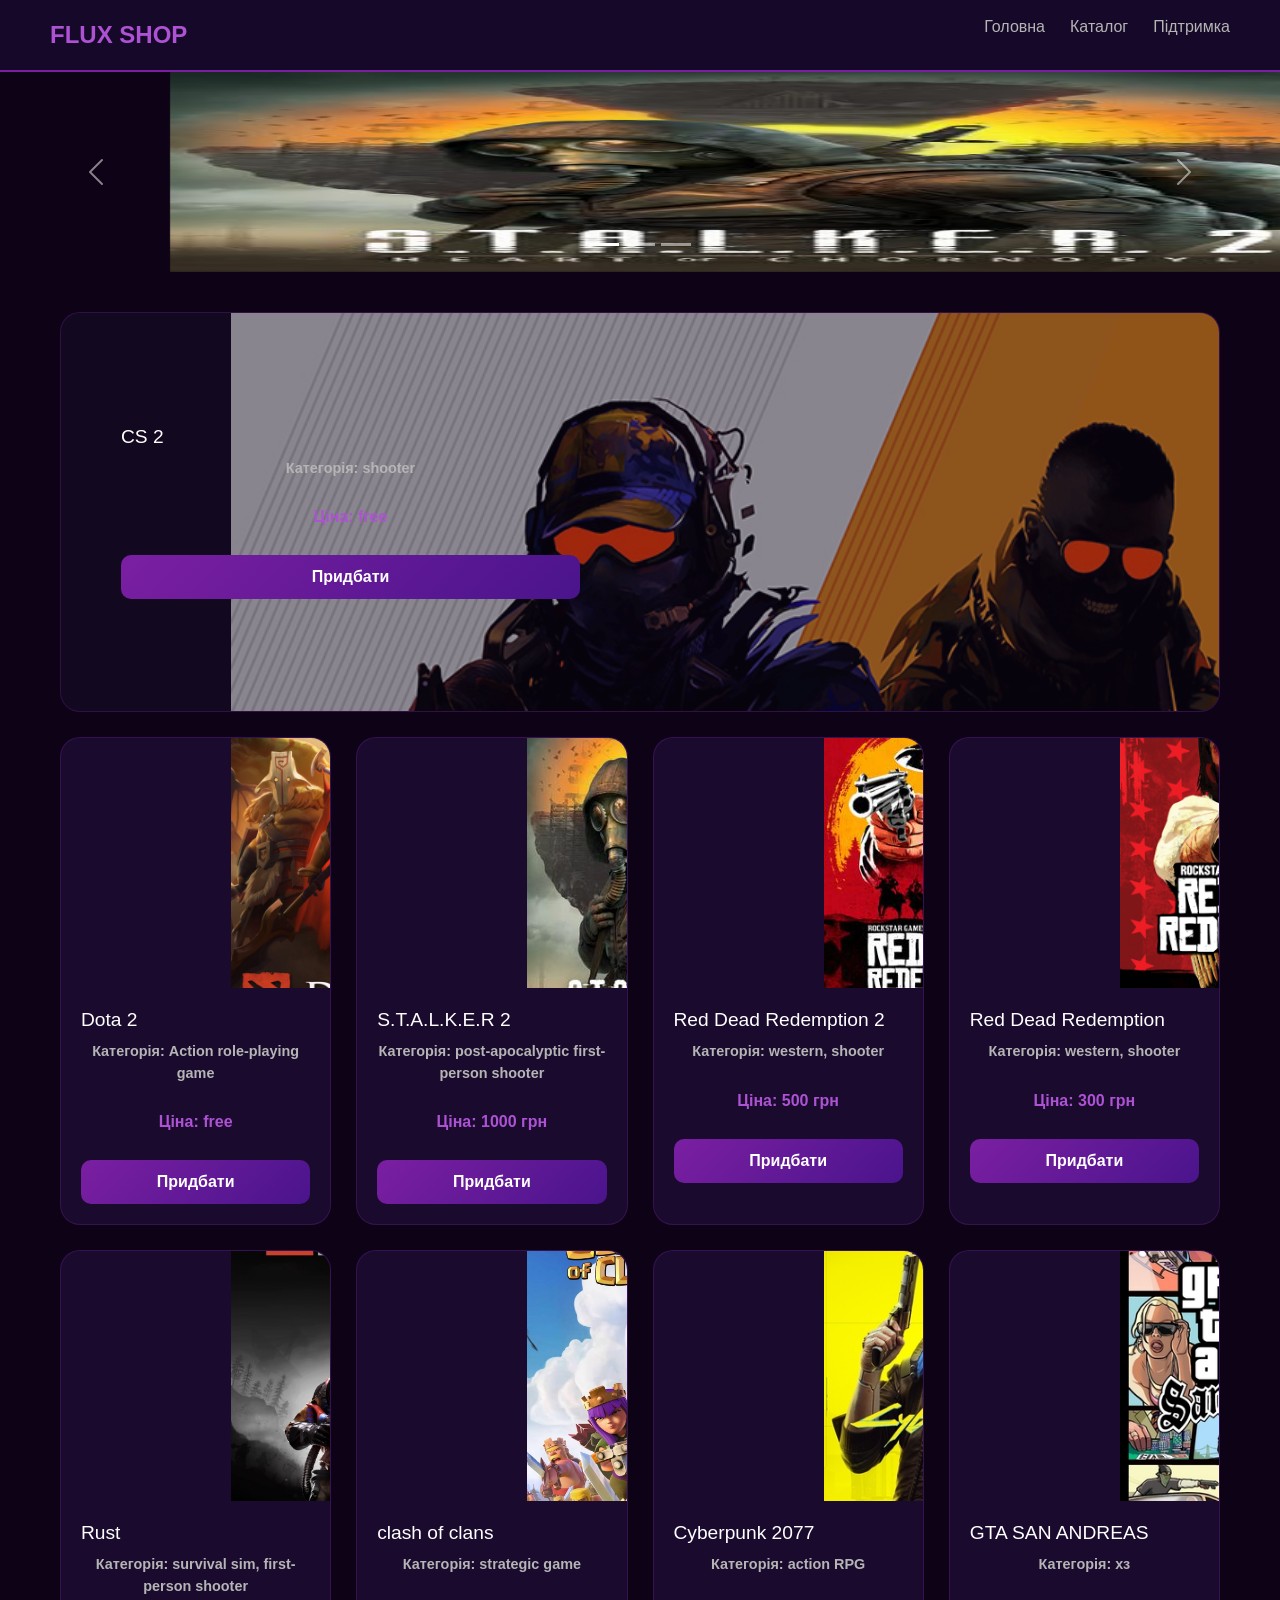
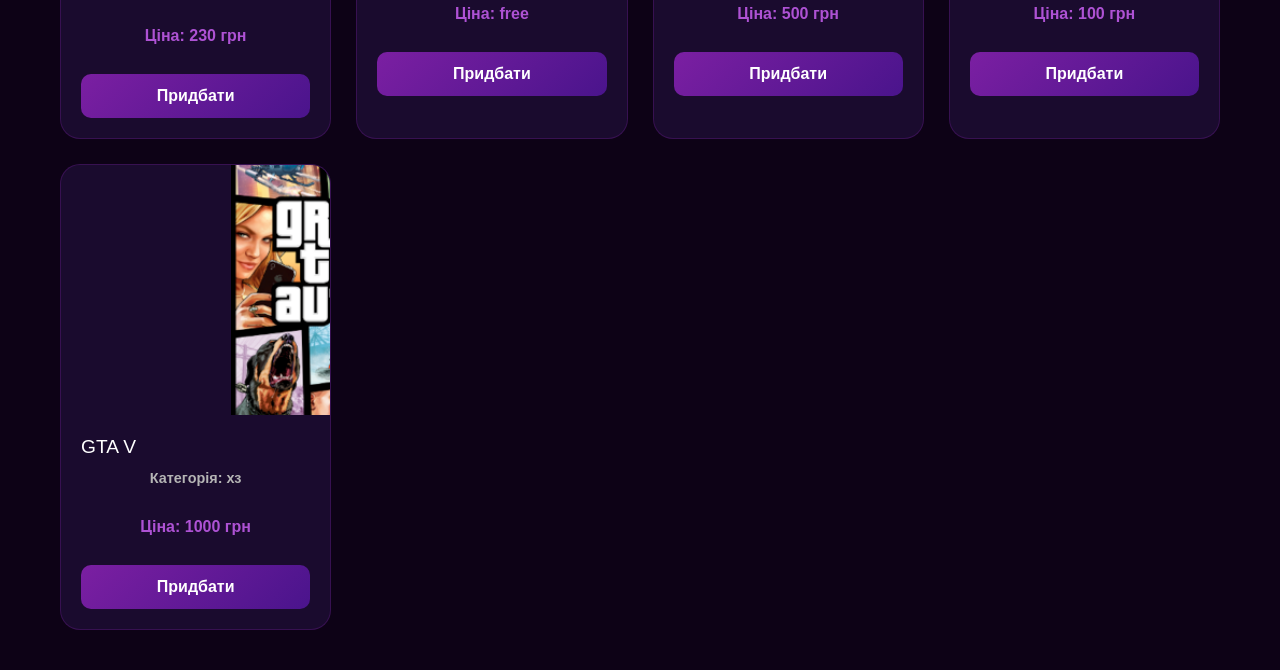
==== catalog.html @ be8487cf "catalog 1.3" ====
<!DOCTYPE html>
<html lang="en">
<head>
    <meta charset="UTF-8">
    <meta name="viewport" content="width=device-width, initial-scale=1.0">
    <title>Document</title>
    <link href="https://cdn.jsdelivr.net/npm/bootstrap@5.3.8/dist/css/bootstrap.min.css" rel="stylesheet" integrity="sha384-sRIl4kxILFvY47J16cr9ZwB07vP4J8+LH7qKQnuqkuIAvNWLzeN8tE5YBujZqJLB" crossorigin="anonymous">
    <link rel="stylesheet" href="./suport.css">
    <link rel="stylesheet" href="./catalog.css">
    
<body>
    
     <nav class="navbar">

        <div class="logo-area">

            Flux Shop

        </div>

        <ul class="nav-links">

            <li><a href="#">Головна</a></li>

            <li><a href="#">Каталог</a></li>

            <li><a href="#support">Підтримка</a></li>

        </ul>

    </nav>

    <div id="carouselExampleIndicators" class="carousel slide">
  <div class="carousel-indicators">
    <button type="button" data-bs-target="#carouselExampleIndicators" data-bs-slide-to="0" class="active" aria-current="true" aria-label="Slide 1"></button>
    <button type="button" data-bs-target="#carouselExampleIndicators" data-bs-slide-to="1" aria-label="Slide 2"></button>
    <button type="button" data-bs-target="#carouselExampleIndicators" data-bs-slide-to="2" aria-label="Slide 3"></button>
  </div>
  <div class="carousel-inner">
    <div class="carousel-item active">
      <img src="./images/S.T.A.L.K.E.R._2.jpg" class="d-block w-100" alt="...">
    </div>
    <div class="carousel-item">
      <img src="./images/Cyberpunk_2077_box_art.jpg" class="d-block w-100" alt="...">
    </div>
    <div class="carousel-item">
      <img src="./images/Grand_Theft_Auto_V.png" class="d-block w-100" alt="...">
    </div>
  </div>
  <button class="carousel-control-prev" type="button" data-bs-target="#carouselExampleIndicators" data-bs-slide="prev">
    <span class="carousel-control-prev-icon" aria-hidden="true"></span>
    <span class="visually-hidden">Previous</span>
  </button>
  <button class="carousel-control-next" type="button" data-bs-target="#carouselExampleIndicators" data-bs-slide="next">
    <span class="carousel-control-next-icon" aria-hidden="true"></span>
    <span class="visually-hidden">Next</span>
  </button>
</div>
    
    <main>
        <div class="catalog">
            
        </div>
    </main>
    

    <script src="./catalog.js"></script>
    
</body>
<script src="https://cdn.jsdelivr.net/npm/bootstrap@5.3.8/dist/js/bootstrap.bundle.min.js" integrity="sha384-FKyoEForCGlyvwx9Hj09JcYn3nv7wiPVlz7YYwJrWVcXK/BmnVDxM+D2scQbITxI" crossorigin="anonymous"></script>
</html>
---- suport.css ----
:root {
    --bg-color: #0d0216;
    --main-purple: #7b1fa2;
    --light-purple: #ae52d4;
    --card-bg: #1a0b2e;
    --text-gray: #b5b5b5;
    --success-green: #2ecc71;
}

body {
    margin: 0;
    padding: 0;
    font-family: 'Segoe UI', sans-serif;
    background-color: var(--bg-color);
    color: #ffffff;
    overflow-x: hidden;
}

/* Навігація */
.navbar {
    display: flex;
    justify-content: space-between;
    align-items: center;
    padding: 15px 50px;
    background-color: rgba(26, 11, 46, 0.8);
    backdrop-filter: blur(10px);
    border-bottom: 2px solid var(--main-purple);
    position: sticky;
    top: 0;
    z-index: 1000;
}

.logo-area {
    font-size: 24px;
    font-weight: bold;
    color: var(--light-purple);
    text-transform: uppercase;
}

.nav-links {
    display: flex;
    list-style: none;
    gap: 25px;
}

.nav-links a {
    text-decoration: none;
    color: var(--text-gray);
    transition: 0.3s;
}

.nav-links a:hover {
    color: var(--light-purple);
}

/* Секція */
.support-section {
    padding: 60px 20px;
    text-align: center;
}

.support-header h1 {
    font-size: 40px;
    background: linear-gradient(45deg, #ffffff, var(--light-purple));
    -webkit-background-clip: text;
    -webkit-text-fill-color: transparent;
    margin-bottom: 40px;
}

/* Контейнер і Картки з анімацією появи */
.support-container {
    display: flex;
    gap: 25px;
    justify-content: center;
    flex-wrap: wrap;
    max-width: 1100px;
    margin: 0 auto;
}

.card {
    background: var(--card-bg);
    border: 1px solid rgba(123, 31, 162, 0.3);
    border-radius: 20px;
    padding: 30px;
    flex: 1;
    min-width: 280px;
    transition: 0.4s;
    opacity: 0;
    transform: translateY(30px);
    animation: fadeInUp 0.8s forwards;
}

@keyframes fadeInUp {
    to { opacity: 1; transform: translateY(0); }
}

.card:nth-child(1) { animation-delay: 0.1s; }
.card:nth-child(2) { animation-delay: 0.3s; }
.card:nth-child(3) { animation-delay: 0.5s; }

.card:hover {
    transform: translateY(-10px) !important;
    border-color: var(--light-purple);
}

/* Кнопки */
.btn {
    display: block;
    background: linear-gradient(135deg, var(--main-purple), #4a148c);
    color: white;
    padding: 14px;
    text-decoration: none;
    border-radius: 30px;
    font-weight: bold;
    border: none;
    cursor: pointer;
    margin-top: 15px;
    width: 100%;
    text-align: center;
    font-size: 16px;
    transition: 0.3s;
}

/* Анімація пульсації для кнопки Telegram */
.pulse {
    animation: pulse-animation 2s infinite;
}

@keyframes pulse-animation {
    0% { box-shadow: 0 0 0 0 rgba(174, 82, 212, 0.7); }
    70% { box-shadow: 0 0 0 15px rgba(174, 82, 212, 0); }
    100% { box-shadow: 0 0 0 0 rgba(174, 82, 212, 0); }
}

/* Зелений текст */
.success-message {
    display: none;
    color: var(--success-green);
    font-weight: bold;
    font-size: 18px;
    margin-top: 20px;
    line-height: 1.6;
    animation: fadeIn 0.5s ease-in;
}

@keyframes fadeIn {
    from { opacity: 0; }
    to { opacity: 1; }
}

.support-form {
    display: flex;
    flex-direction: column;
    gap: 12px;
}

.support-form input, .support-form textarea {
    background: rgba(255, 255, 255, 0.05);
    border: 1px solid #3d2b52;
    color: white;
    padding: 12px;
    border-radius: 10px;
    outline: none;
}
h1{
    text-align: center;
}
p{
    text-align: center;
    font-weight: bold;
}
img{
    width: 200px;
    height: 200px;
    margin-left: 170px;
}
---- catalog.css ----
/* Основний контейнер каталогу */
.catalog {
    max-width: 1200px;
    margin: 40px auto;
    padding: 0 20px;
    display: grid;
    /* Створюємо 4 стовпці для стандартних карток */
    grid-template-columns: repeat(4, 1fr); 
    gap: 25px;
}

/* Стиль для ПЕРШОЇ картки (Банер як на фото) */
.game-card:first-child {
    grid-column: span 4; /* Розтягуємо на всі 4 стовпці */
    display: flex;
    flex-direction: row;
    height: 400px;
    background: linear-gradient(rgba(0,0,0,0.3), rgba(0,0,0,0.3)), var(--card-bg);
    position: relative;
    align-items: center;
}

.game-card:first-child .game-image {
    width: 100%;
    height: 100%;
    position: absolute;
    top: 0;
    left: 0;
    z-index: 1;
    object-fit: cover;
    opacity: 0.6; /* Робимо фон темнішим для тексту */
}

.game-card:first-child .game-info {
    position: relative;
    z-index: 2;
    padding: 60px;
    width: 50%;
}

/* Стилі для звичайних карток (нижній ряд) */
.game-card {
    background: var(--card-bg);
    border: 1px solid rgba(123, 31, 162, 0.3);
    border-radius: 20px;
    overflow: hidden;
    transition: 0.4s;
    display: flex;
    flex-direction: column;
}

.game-card:hover {
    transform: translateY(-10px);
    border-color: var(--light-purple);
}

.game-image {
    width: 100%;
    height: 250px;
    object-fit: cover;
}

.game-info {
    padding: 20px;
    display: flex;
    flex-direction: column;
    gap: 10px;
}

.game-title {
    font-size: 1.2rem;
    margin: 0;
    color: #fff;
}

.game-category {
    font-size: 0.9rem;
    color: var(--text-gray);
}

.game-price {
    color: var(--light-purple);
    font-weight: bold;
}

/* Кнопка в стилі suport.css */
.buy-btn {
    background: linear-gradient(135deg, var(--main-purple), #4a148c);
    color: white;
    padding: 10px;
    border: none;
    border-radius: 10px;
    cursor: pointer;
    font-weight: bold;
    transition: 0.3s;
}

.buy-btn:hover {
    filter: brightness(1.2);
    box-shadow: 0 0 15px var(--main-purple);
}

/* Адаптивність для мобільних */
@media (max-width: 1024px) {
    .catalog { grid-template-columns: repeat(2, 1fr); }
    .game-card:first-child { grid-column: span 2; }
}

@media (max-width: 600px) {
    .catalog { grid-template-columns: 1fr; }
    .game-card:first-child { grid-column: span 1; flex-direction: column; height: auto; }
}
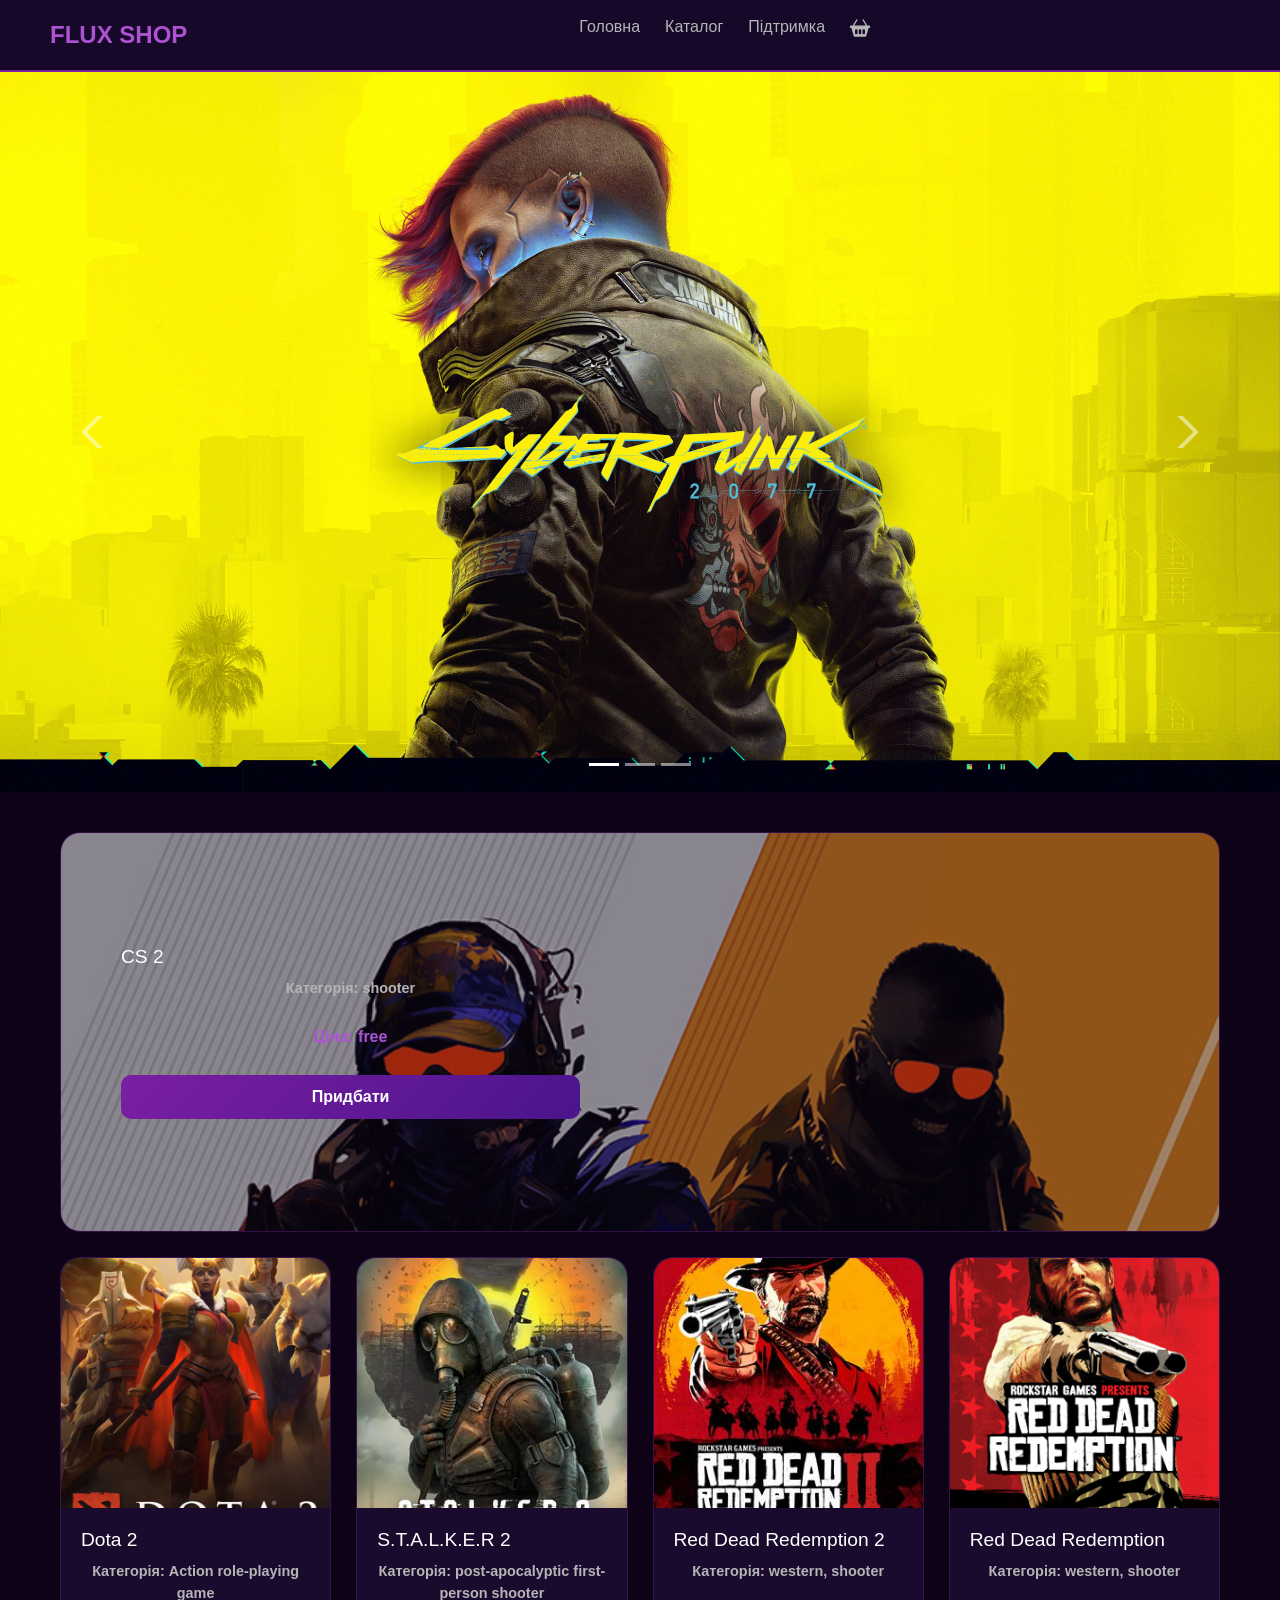
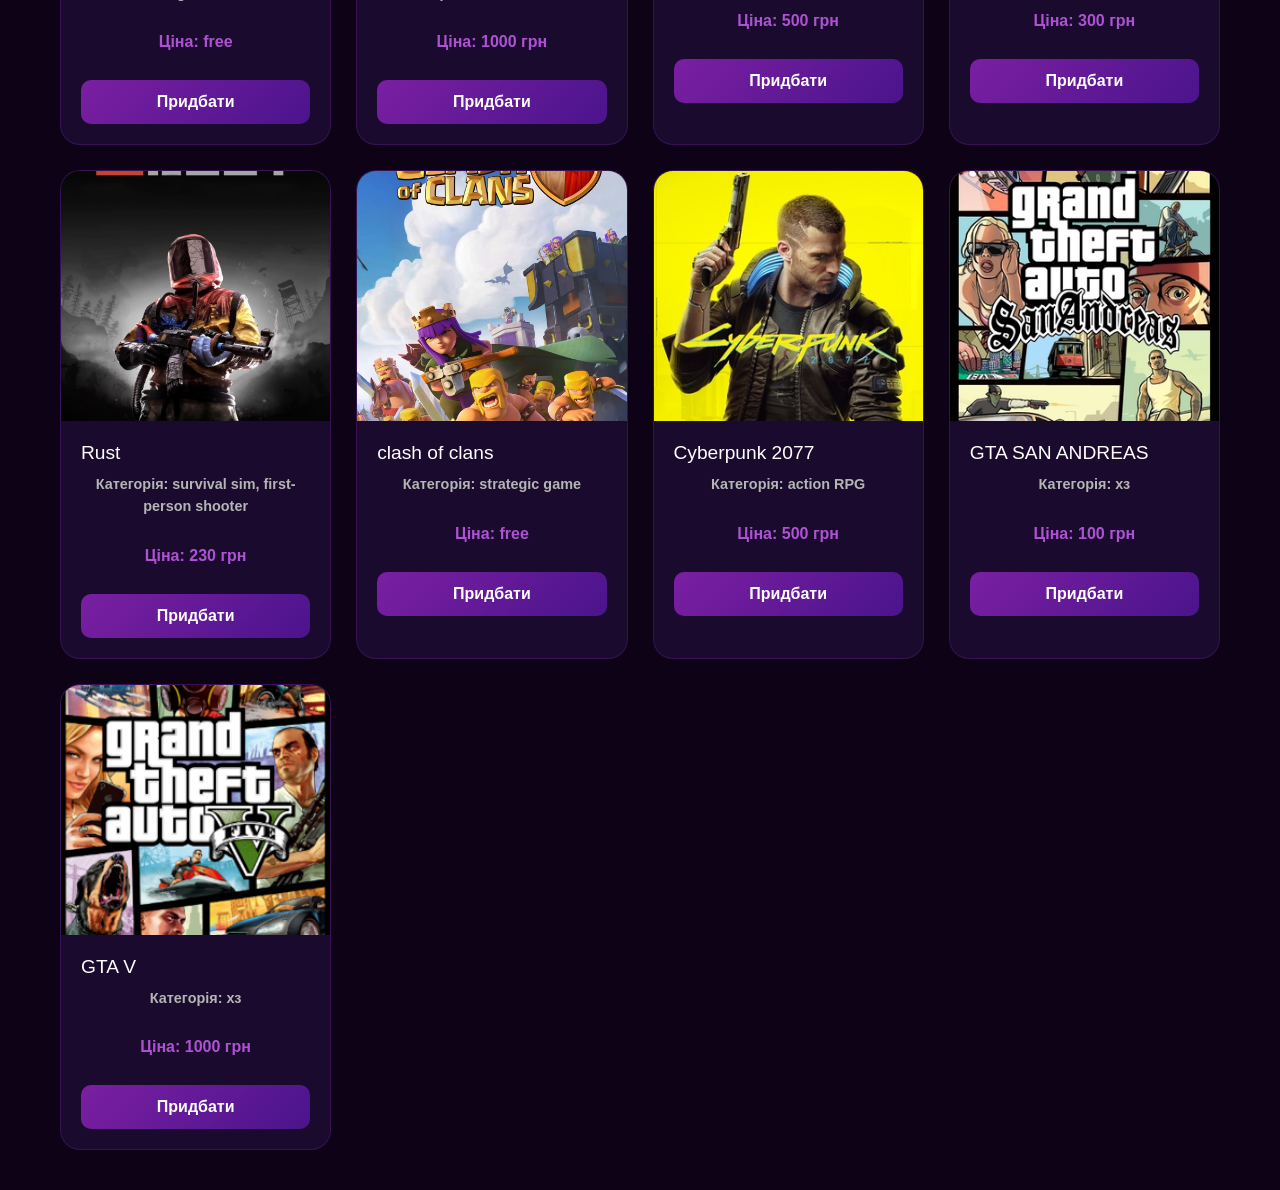
==== commit 54064c48: "catalog 1.4" ====
--- a/catalog.html
+++ b/catalog.html
@@ -1,71 +1,95 @@
 <!DOCTYPE html>
 <html lang="en">
+
 <head>
-    <meta charset="UTF-8">
-    <meta name="viewport" content="width=device-width, initial-scale=1.0">
-    <title>Document</title>
-    <link href="https://cdn.jsdelivr.net/npm/bootstrap@5.3.8/dist/css/bootstrap.min.css" rel="stylesheet" integrity="sha384-sRIl4kxILFvY47J16cr9ZwB07vP4J8+LH7qKQnuqkuIAvNWLzeN8tE5YBujZqJLB" crossorigin="anonymous">
-    <link rel="stylesheet" href="./suport.css">
-    <link rel="stylesheet" href="./catalog.css">
-    
+  <meta charset="UTF-8">
+  <meta name="viewport" content="width=device-width, initial-scale=1.0">
+  <title>Document</title>
+  <link href="https://cdn.jsdelivr.net/npm/bootstrap@5.3.8/dist/css/bootstrap.min.css" rel="stylesheet"
+    integrity="sha384-sRIl4kxILFvY47J16cr9ZwB07vP4J8+LH7qKQnuqkuIAvNWLzeN8tE5YBujZqJLB" crossorigin="anonymous">
+  <link rel="stylesheet" href="./suport.css">
+  <link rel="stylesheet" href="./catalog.css">
+
 <body>
-    
-     <nav class="navbar">
 
-        <div class="logo-area">
+  <nav class="navbar">
 
-            Flux Shop
+    <div class="logo-area">
 
-        </div>
+      Flux Shop
 
-        <ul class="nav-links">
+    </div>
 
-            <li><a href="#">Головна</a></li>
+    <ul class="nav-links">
 
-            <li><a href="#">Каталог</a></li>
+      <li><a href="./index.html">Головна</a></li>
 
-            <li><a href="#support">Підтримка</a></li>
+      <li><a href="./catalog.html">Каталог</a></li>
 
-        </ul>
 
-    </nav>
 
-    <div id="carouselExampleIndicators" class="carousel slide">
-  <div class="carousel-indicators">
-    <button type="button" data-bs-target="#carouselExampleIndicators" data-bs-slide-to="0" class="active" aria-current="true" aria-label="Slide 1"></button>
-    <button type="button" data-bs-target="#carouselExampleIndicators" data-bs-slide-to="1" aria-label="Slide 2"></button>
-    <button type="button" data-bs-target="#carouselExampleIndicators" data-bs-slide-to="2" aria-label="Slide 3"></button>
+      <li><a href="./suport.html">Підтримка</a></li>
+      <li class="corzuna-link"><a href="./corzuna.html"><svg xmlns="http://www.w3.org/2000/svg" width="20" height="20" fill="currentColor"
+            class="bi bi-basket2-fill" viewBox="0 0 16 16">
+            <path
+              d="M5.929 1.757a.5.5 0 1 0-.858-.514L2.217 6H.5a.5.5 0 0 0-.5.5v1a.5.5 0 0 0 .5.5h.623l1.844 6.456A.75.75 0 0 0 3.69 15h8.622a.75.75 0 0 0 .722-.544L14.877 8h.623a.5.5 0 0 0 .5-.5v-1a.5.5 0 0 0-.5-.5h-1.717L10.93 1.243a.5.5 0 1 0-.858.514L12.617 6H3.383zM4 10a1 1 0 0 1 2 0v2a1 1 0 1 1-2 0zm3 0a1 1 0 0 1 2 0v2a1 1 0 1 1-2 0zm4-1a1 1 0 0 1 1 1v2a1 1 0 1 1-2 0v-2a1 1 0 0 1 1-1" />
+          </svg></a></li>
+
+    </ul>
+
+    <div class="carts">
+
+
+      
+    </div>
+
+  </nav>
+
+  <div id="carouselExampleIndicators" class="carousel slide">
+    <div class="carousel-indicators">
+      <button type="button" data-bs-target="#carouselExampleIndicators" data-bs-slide-to="0" class="active"
+        aria-current="true" aria-label="Slide 1"></button>
+      <button type="button" data-bs-target="#carouselExampleIndicators" data-bs-slide-to="1"
+        aria-label="Slide 2"></button>
+      <button type="button" data-bs-target="#carouselExampleIndicators" data-bs-slide-to="2"
+        aria-label="Slide 3"></button>
+    </div>
+    <div class="carousel-inner">
+      <div class="carousel-item active">
+        <img src="./images/EGS_Cyberpunk2077_CDPROJEKTRED_S1_03_2560x1440-359e77d3cd0a40aebf3bbc130d14c5c7.jpg"
+          class="d-block w-100" alt="...">
+      </div>
+      <div class="carousel-item">
+        <img src="./images/hq720.jpg" class="d-block w-100" alt="...">
+      </div>
+      <div class="carousel-item">
+        <img src="./images/EGS_STALKER2HeartofChornobyl_GSCGameWorld_S1_2560x1440-62f2f7def1bae0e3255e49fc7177adaf.jfif"
+          class="d-block w-100" alt="...">
+      </div>
+    </div>
+    <button class="carousel-control-prev" type="button" data-bs-target="#carouselExampleIndicators"
+      data-bs-slide="prev">
+      <span class="carousel-control-prev-icon viber" aria-hidden="true"></span>
+      <span class="visually-hidden">Previous</span>
+    </button>
+    <button class="carousel-control-next" type="button" data-bs-target="#carouselExampleIndicators"
+      data-bs-slide="next">
+      <span class="carousel-control-next-icon viber" aria-hidden="true"></span>
+      <span class="visually-hidden">Next</span>
+    </button>
   </div>
-  <div class="carousel-inner">
-    <div class="carousel-item active">
-      <img src="./images/S.T.A.L.K.E.R._2.jpg" class="d-block w-100" alt="...">
+
+  <main>
+    <div class="catalog">
+
     </div>
-    <div class="carousel-item">
-      <img src="./images/Cyberpunk_2077_box_art.jpg" class="d-block w-100" alt="...">
-    </div>
-    <div class="carousel-item">
-      <img src="./images/Grand_Theft_Auto_V.png" class="d-block w-100" alt="...">
-    </div>
-  </div>
-  <button class="carousel-control-prev" type="button" data-bs-target="#carouselExampleIndicators" data-bs-slide="prev">
-    <span class="carousel-control-prev-icon" aria-hidden="true"></span>
-    <span class="visually-hidden">Previous</span>
-  </button>
-  <button class="carousel-control-next" type="button" data-bs-target="#carouselExampleIndicators" data-bs-slide="next">
-    <span class="carousel-control-next-icon" aria-hidden="true"></span>
-    <span class="visually-hidden">Next</span>
-  </button>
-</div>
-    
-    <main>
-        <div class="catalog">
-            
-        </div>
-    </main>
-    
+  </main>
 
-    <script src="./catalog.js"></script>
-    
+
+  <script src="./catalog.js"></script>
+
 </body>
-<script src="https://cdn.jsdelivr.net/npm/bootstrap@5.3.8/dist/js/bootstrap.bundle.min.js" integrity="sha384-FKyoEForCGlyvwx9Hj09JcYn3nv7wiPVlz7YYwJrWVcXK/BmnVDxM+D2scQbITxI" crossorigin="anonymous"></script>
-</html>
+<script src="https://cdn.jsdelivr.net/npm/bootstrap@5.3.8/dist/js/bootstrap.bundle.min.js"
+  integrity="sha384-FKyoEForCGlyvwx9Hj09JcYn3nv7wiPVlz7YYwJrWVcXK/BmnVDxM+D2scQbITxI" crossorigin="anonymous"></script>
+
+</html>
--- a/suport.css
+++ b/suport.css
@@ -169,8 +169,8 @@
     text-align: center;
     font-weight: bold;
 }
-img{
+/* img{
     width: 200px;
     height: 200px;
-    margin-left: 170px;
-}+    margin-left: 110px;
+} */
--- a/catalog.css
+++ b/catalog.css
@@ -109,4 +109,8 @@
 @media (max-width: 600px) {
     .catalog { grid-template-columns: 1fr; }
     .game-card:first-child { grid-column: span 1; flex-direction: column; height: auto; }
+}
+
+.viber {
+    background-size: 200% 200%;
 }
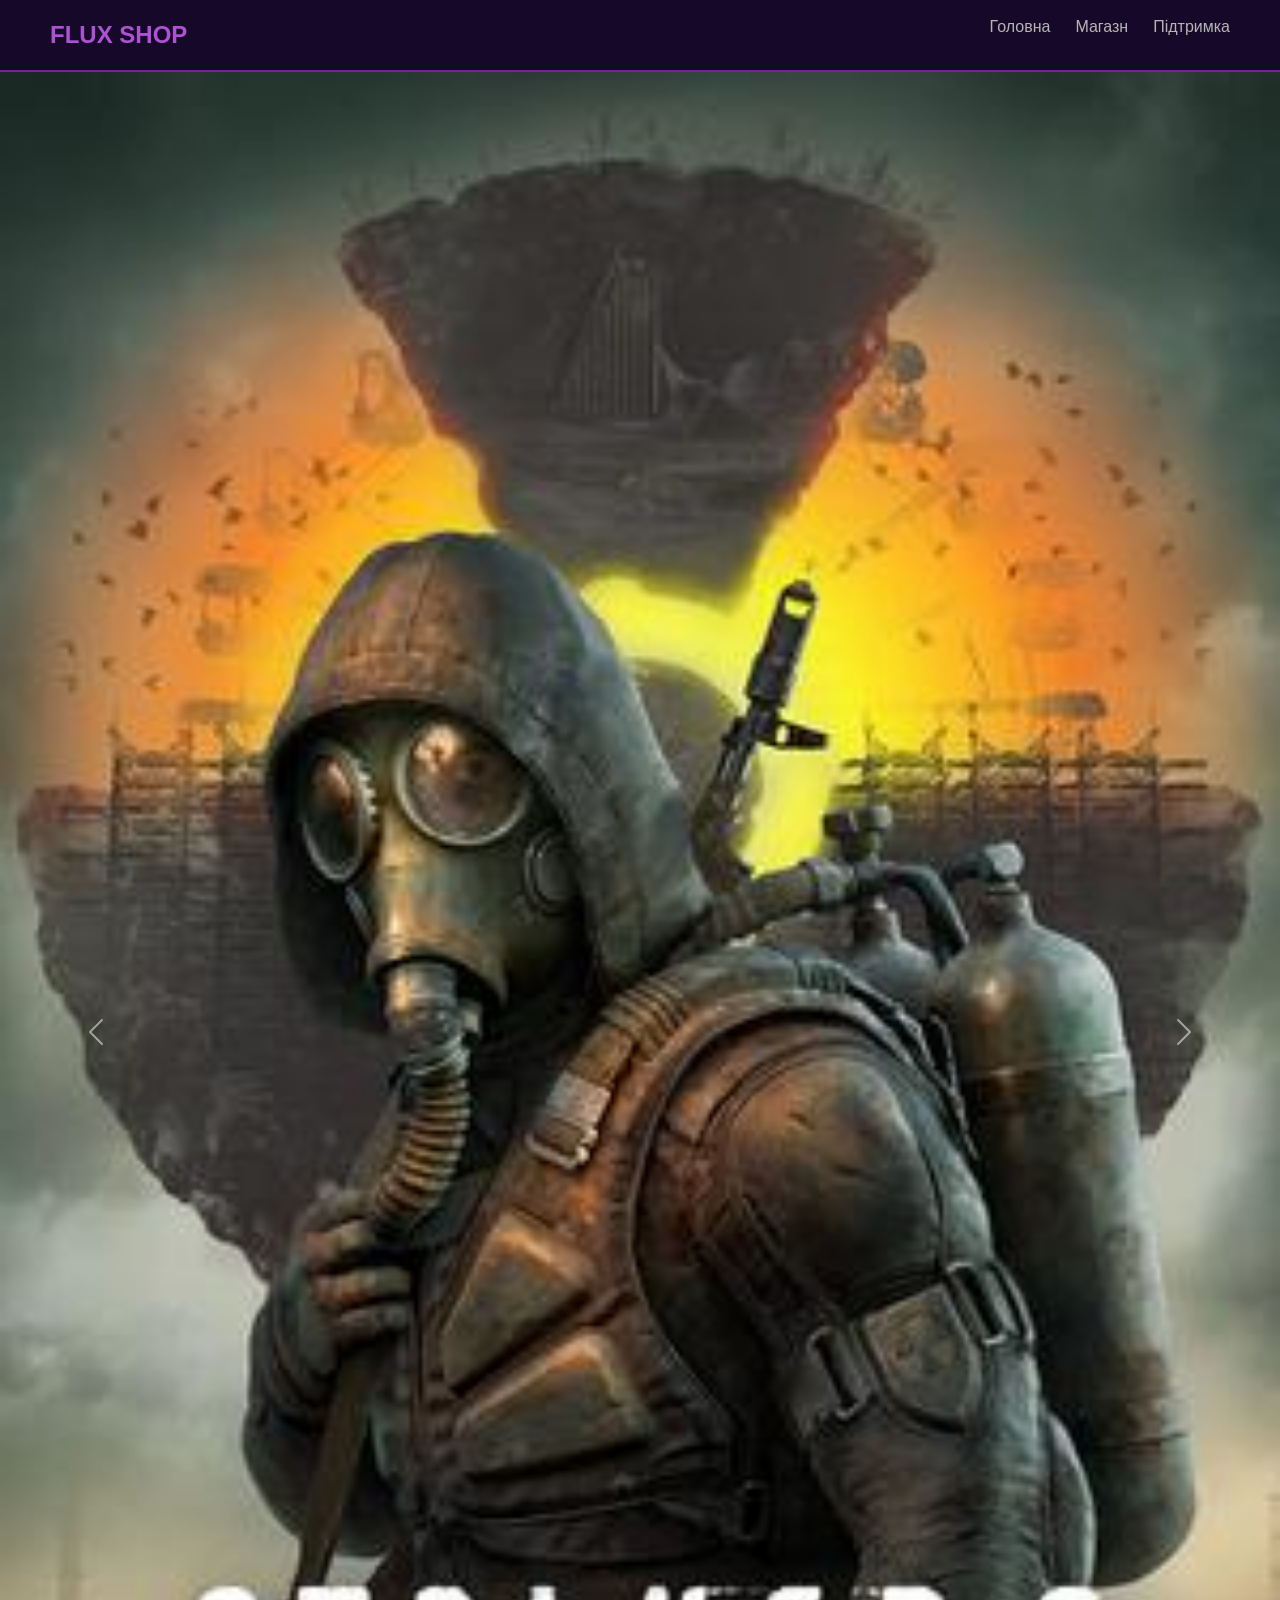
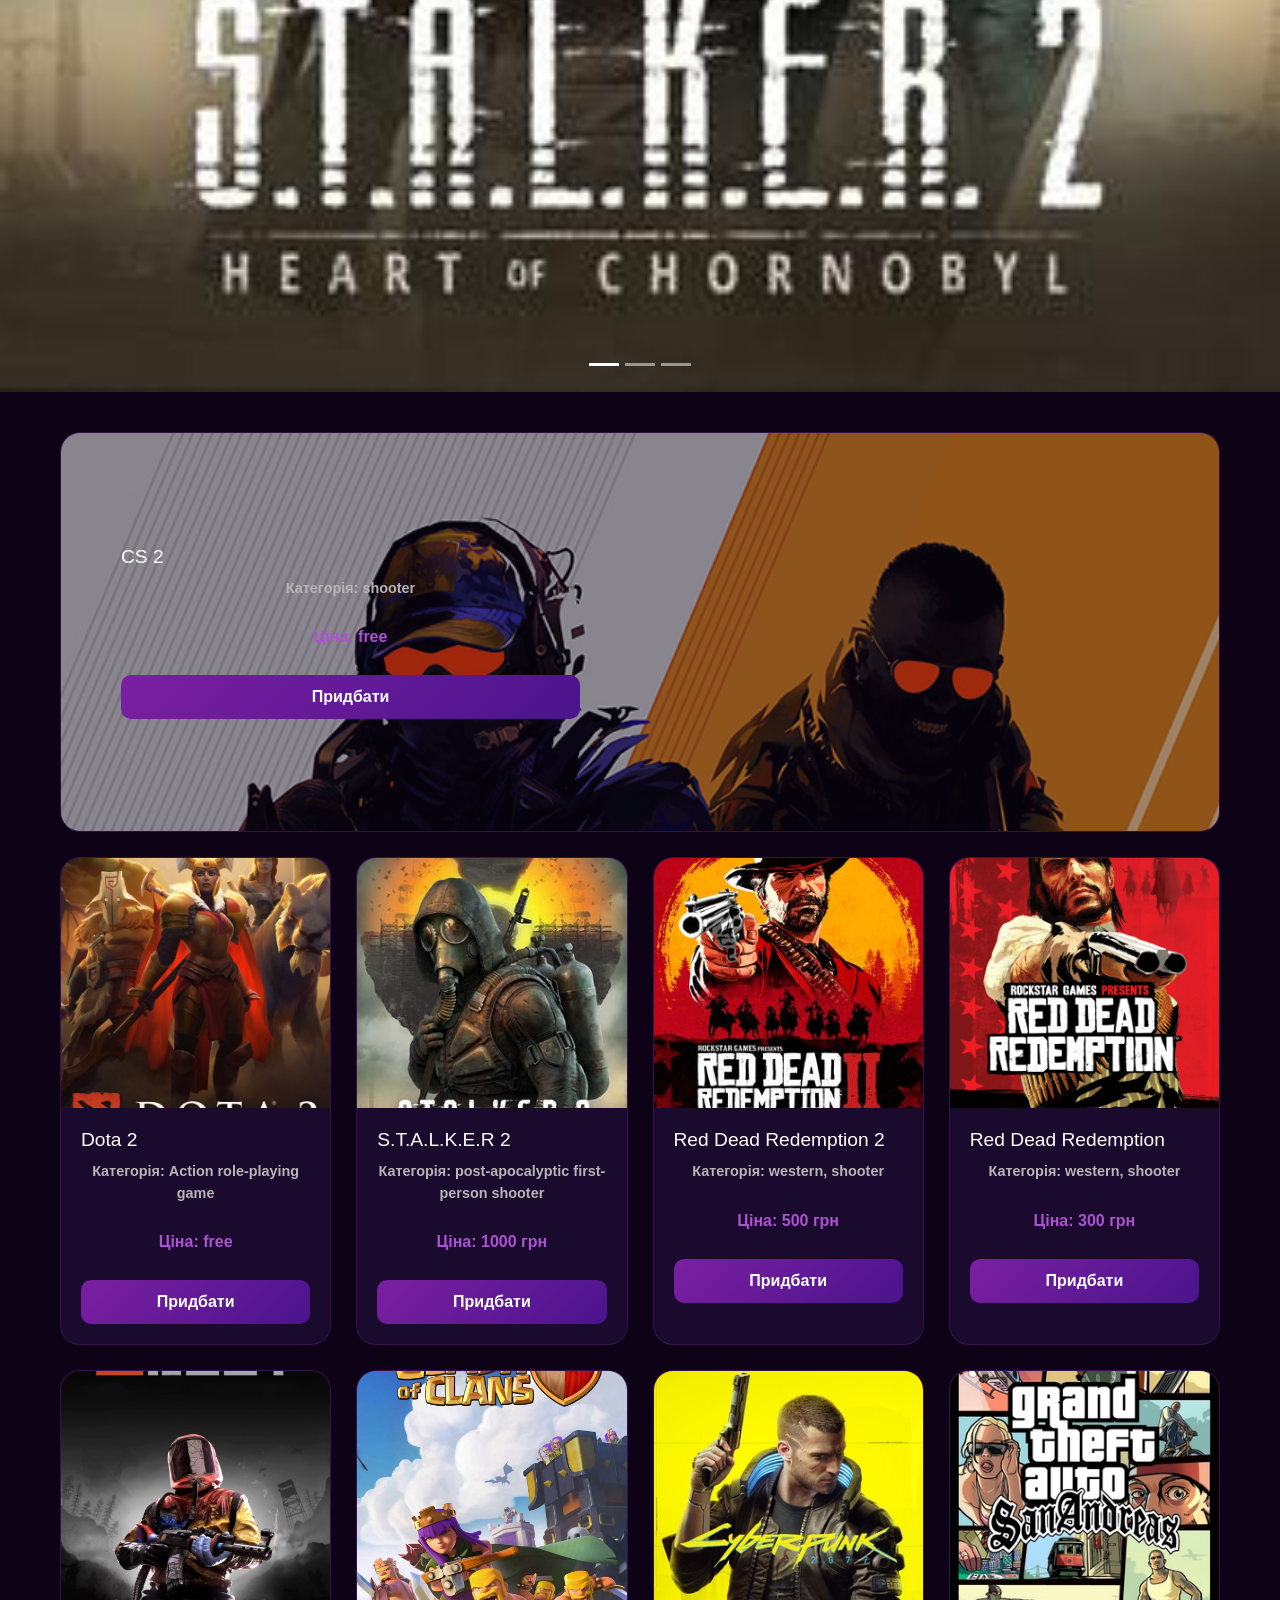
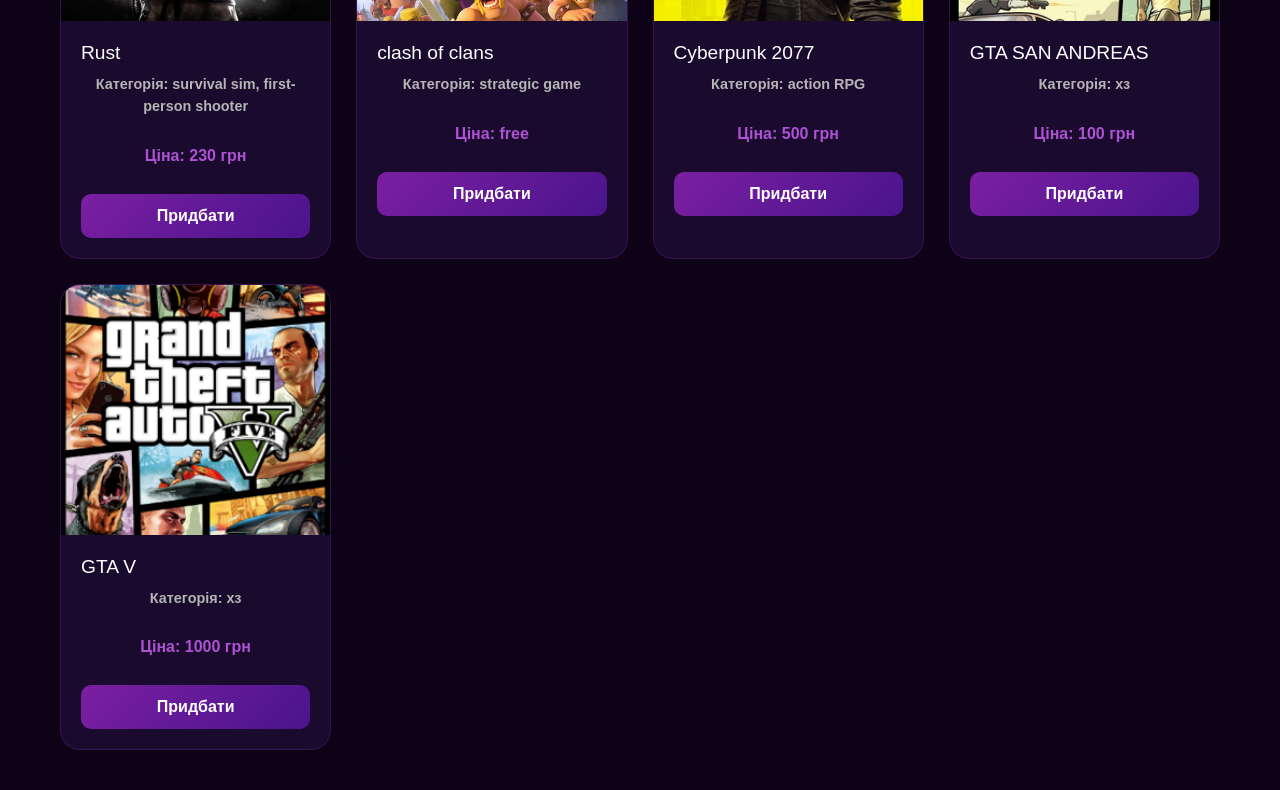
==== commit ed4ab19c: "v3" ====
--- a/catalog.html
+++ b/catalog.html
@@ -1,95 +1,71 @@
 <!DOCTYPE html>
 <html lang="en">
+<head>
+    <meta charset="UTF-8">
+    <meta name="viewport" content="width=device-width, initial-scale=1.0">
+    <title>Document</title>
+    <link href="https://cdn.jsdelivr.net/npm/bootstrap@5.3.8/dist/css/bootstrap.min.css" rel="stylesheet" integrity="sha384-sRIl4kxILFvY47J16cr9ZwB07vP4J8+LH7qKQnuqkuIAvNWLzeN8tE5YBujZqJLB" crossorigin="anonymous">
+    <link rel="stylesheet" href="./suport.css">
+    <link rel="stylesheet" href="./catalog.css">
+    
+<body>
+    
+     <nav class="navbar">
 
-<head>
-  <meta charset="UTF-8">
-  <meta name="viewport" content="width=device-width, initial-scale=1.0">
-  <title>Document</title>
-  <link href="https://cdn.jsdelivr.net/npm/bootstrap@5.3.8/dist/css/bootstrap.min.css" rel="stylesheet"
-    integrity="sha384-sRIl4kxILFvY47J16cr9ZwB07vP4J8+LH7qKQnuqkuIAvNWLzeN8tE5YBujZqJLB" crossorigin="anonymous">
-  <link rel="stylesheet" href="./suport.css">
-  <link rel="stylesheet" href="./catalog.css">
+        <div class="logo-area">
 
-<body>
+            Flux Shop
 
-  <nav class="navbar">
+        </div>
 
-    <div class="logo-area">
+        <ul class="nav-links">
 
-      Flux Shop
+            <li><a href="./index.html">Головна</a></li>
 
+            <li><a href="./catalog.html">Магазн</a></li>
+
+            <li><a href="./suport.html">Підтримка</a></li>
+
+        </ul>
+
+    </nav>
+
+    <div id="carouselExampleIndicators" class="carousel slide">
+  <div class="carousel-indicators">
+    <button type="button" data-bs-target="#carouselExampleIndicators" data-bs-slide-to="0" class="active" aria-current="true" aria-label="Slide 1"></button>
+    <button type="button" data-bs-target="#carouselExampleIndicators" data-bs-slide-to="1" aria-label="Slide 2"></button>
+    <button type="button" data-bs-target="#carouselExampleIndicators" data-bs-slide-to="2" aria-label="Slide 3"></button>
+  </div>
+  <div class="carousel-inner">
+    <div class="carousel-item active">
+      <img src="./images/S.T.A.L.K.E.R._2.jpg" class="d-block w-100" alt="...">
     </div>
+    <div class="carousel-item">
+      <img src="./images/Cyberpunk_2077_box_art.jpg" class="d-block w-100" alt="...">
+    </div>
+    <div class="carousel-item">
+      <img src="./images/Grand_Theft_Auto_V.png" class="d-block w-100" alt="...">
+    </div>
+  </div>
+  <button class="carousel-control-prev" type="button" data-bs-target="#carouselExampleIndicators" data-bs-slide="prev">
+    <span class="carousel-control-prev-icon" aria-hidden="true"></span>
+    <span class="visually-hidden">Previous</span>
+  </button>
+  <button class="carousel-control-next" type="button" data-bs-target="#carouselExampleIndicators" data-bs-slide="next">
+    <span class="carousel-control-next-icon" aria-hidden="true"></span>
+    <span class="visually-hidden">Next</span>
+  </button>
+</div>
+    
+    <main>
+        <div class="catalog">
+            
+        </div>
+    </main>
+    
 
-    <ul class="nav-links">
-
-      <li><a href="./index.html">Головна</a></li>
-
-      <li><a href="./catalog.html">Каталог</a></li>
-
-
-
-      <li><a href="./suport.html">Підтримка</a></li>
-      <li class="corzuna-link"><a href="./corzuna.html"><svg xmlns="http://www.w3.org/2000/svg" width="20" height="20" fill="currentColor"
-            class="bi bi-basket2-fill" viewBox="0 0 16 16">
-            <path
-              d="M5.929 1.757a.5.5 0 1 0-.858-.514L2.217 6H.5a.5.5 0 0 0-.5.5v1a.5.5 0 0 0 .5.5h.623l1.844 6.456A.75.75 0 0 0 3.69 15h8.622a.75.75 0 0 0 .722-.544L14.877 8h.623a.5.5 0 0 0 .5-.5v-1a.5.5 0 0 0-.5-.5h-1.717L10.93 1.243a.5.5 0 1 0-.858.514L12.617 6H3.383zM4 10a1 1 0 0 1 2 0v2a1 1 0 1 1-2 0zm3 0a1 1 0 0 1 2 0v2a1 1 0 1 1-2 0zm4-1a1 1 0 0 1 1 1v2a1 1 0 1 1-2 0v-2a1 1 0 0 1 1-1" />
-          </svg></a></li>
-
-    </ul>
-
-    <div class="carts">
-
-
-      
-    </div>
-
-  </nav>
-
-  <div id="carouselExampleIndicators" class="carousel slide">
-    <div class="carousel-indicators">
-      <button type="button" data-bs-target="#carouselExampleIndicators" data-bs-slide-to="0" class="active"
-        aria-current="true" aria-label="Slide 1"></button>
-      <button type="button" data-bs-target="#carouselExampleIndicators" data-bs-slide-to="1"
-        aria-label="Slide 2"></button>
-      <button type="button" data-bs-target="#carouselExampleIndicators" data-bs-slide-to="2"
-        aria-label="Slide 3"></button>
-    </div>
-    <div class="carousel-inner">
-      <div class="carousel-item active">
-        <img src="./images/EGS_Cyberpunk2077_CDPROJEKTRED_S1_03_2560x1440-359e77d3cd0a40aebf3bbc130d14c5c7.jpg"
-          class="d-block w-100" alt="...">
-      </div>
-      <div class="carousel-item">
-        <img src="./images/hq720.jpg" class="d-block w-100" alt="...">
-      </div>
-      <div class="carousel-item">
-        <img src="./images/EGS_STALKER2HeartofChornobyl_GSCGameWorld_S1_2560x1440-62f2f7def1bae0e3255e49fc7177adaf.jfif"
-          class="d-block w-100" alt="...">
-      </div>
-    </div>
-    <button class="carousel-control-prev" type="button" data-bs-target="#carouselExampleIndicators"
-      data-bs-slide="prev">
-      <span class="carousel-control-prev-icon viber" aria-hidden="true"></span>
-      <span class="visually-hidden">Previous</span>
-    </button>
-    <button class="carousel-control-next" type="button" data-bs-target="#carouselExampleIndicators"
-      data-bs-slide="next">
-      <span class="carousel-control-next-icon viber" aria-hidden="true"></span>
-      <span class="visually-hidden">Next</span>
-    </button>
-  </div>
-
-  <main>
-    <div class="catalog">
-
-    </div>
-  </main>
-
-
-  <script src="./catalog.js"></script>
-
+    <script src="./catalog.js"></script>
+    
 </body>
-<script src="https://cdn.jsdelivr.net/npm/bootstrap@5.3.8/dist/js/bootstrap.bundle.min.js"
-  integrity="sha384-FKyoEForCGlyvwx9Hj09JcYn3nv7wiPVlz7YYwJrWVcXK/BmnVDxM+D2scQbITxI" crossorigin="anonymous"></script>
-
-</html>+<script src="https://cdn.jsdelivr.net/npm/bootstrap@5.3.8/dist/js/bootstrap.bundle.min.js" integrity="sha384-FKyoEForCGlyvwx9Hj09JcYn3nv7wiPVlz7YYwJrWVcXK/BmnVDxM+D2scQbITxI" crossorigin="anonymous"></script>
+</html>
--- a/catalog.css
+++ b/catalog.css
@@ -110,7 +110,8 @@
     .catalog { grid-template-columns: 1fr; }
     .game-card:first-child { grid-column: span 1; flex-direction: column; height: auto; }
 }
-
-.viber {
-    background-size: 200% 200%;
+.logo {
+    font-size: 28px;
+    font-weight: bold;
+    color: #c084fc;
 }
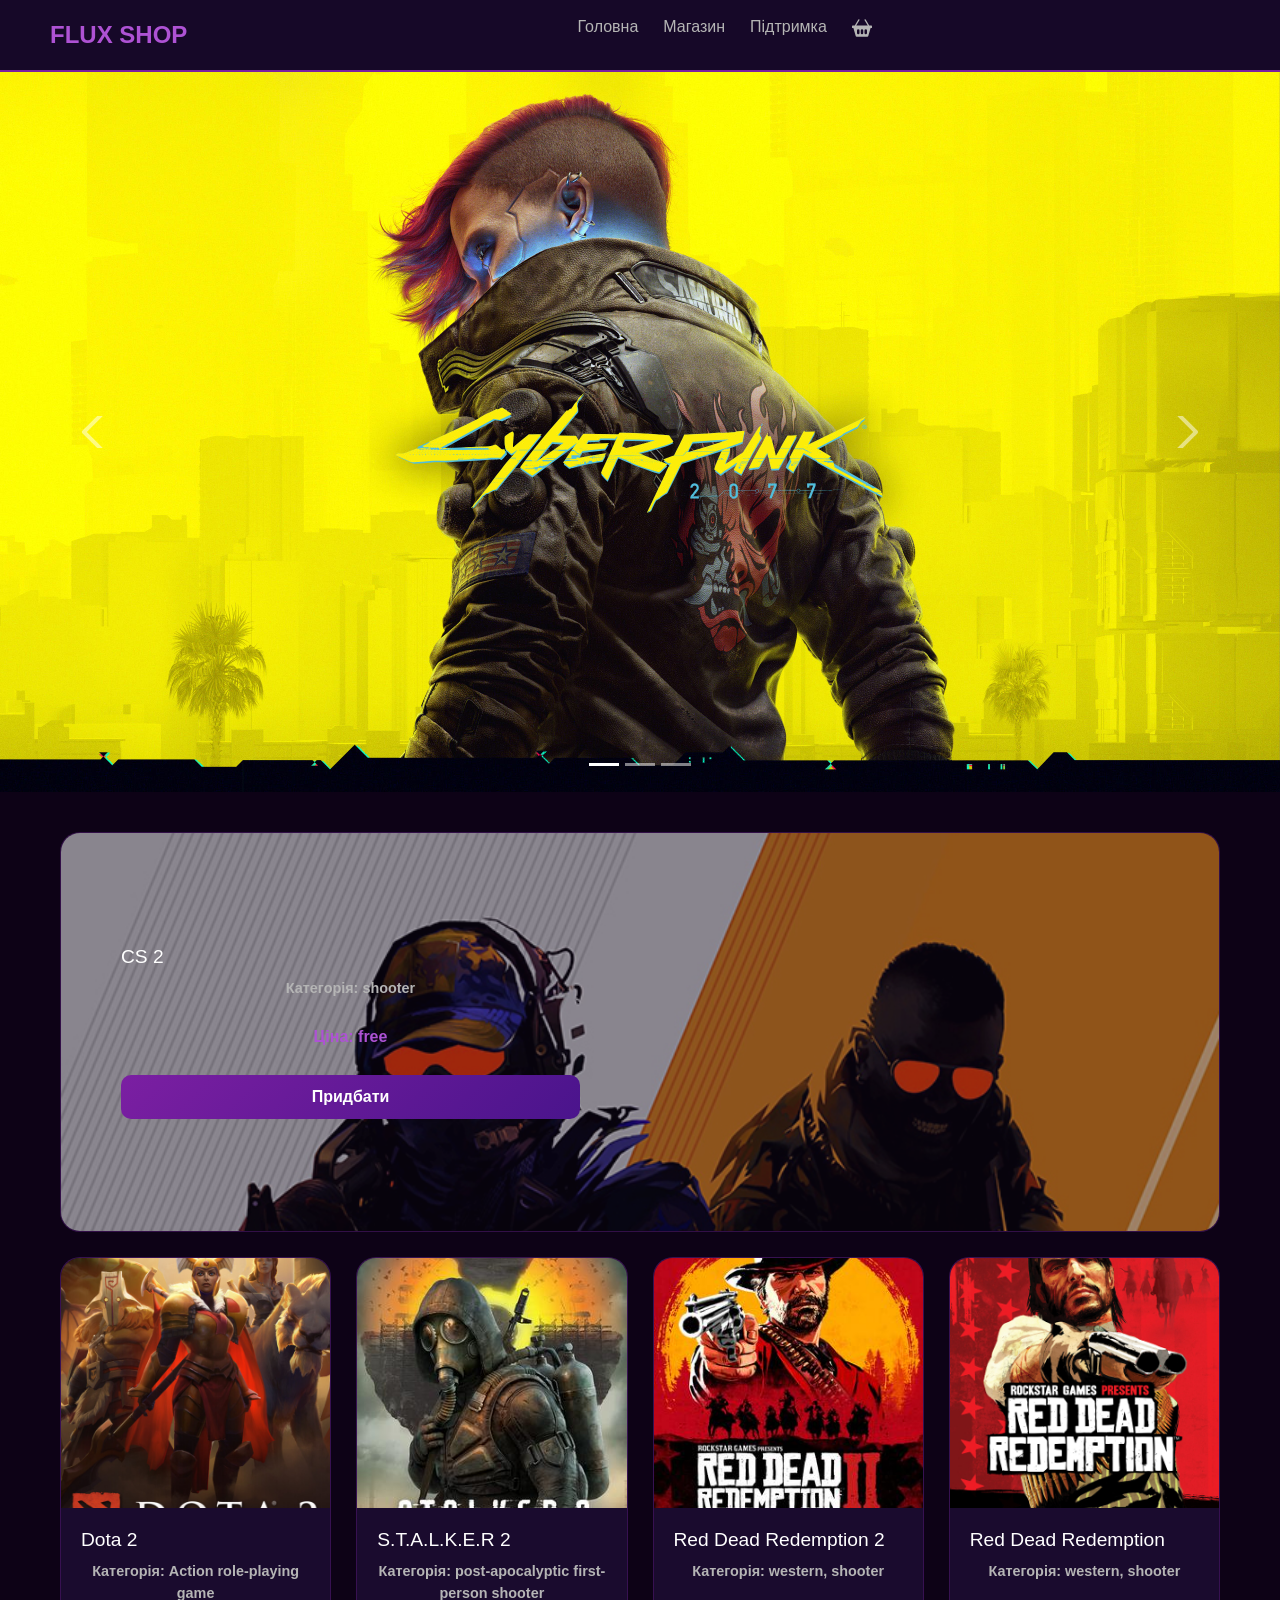
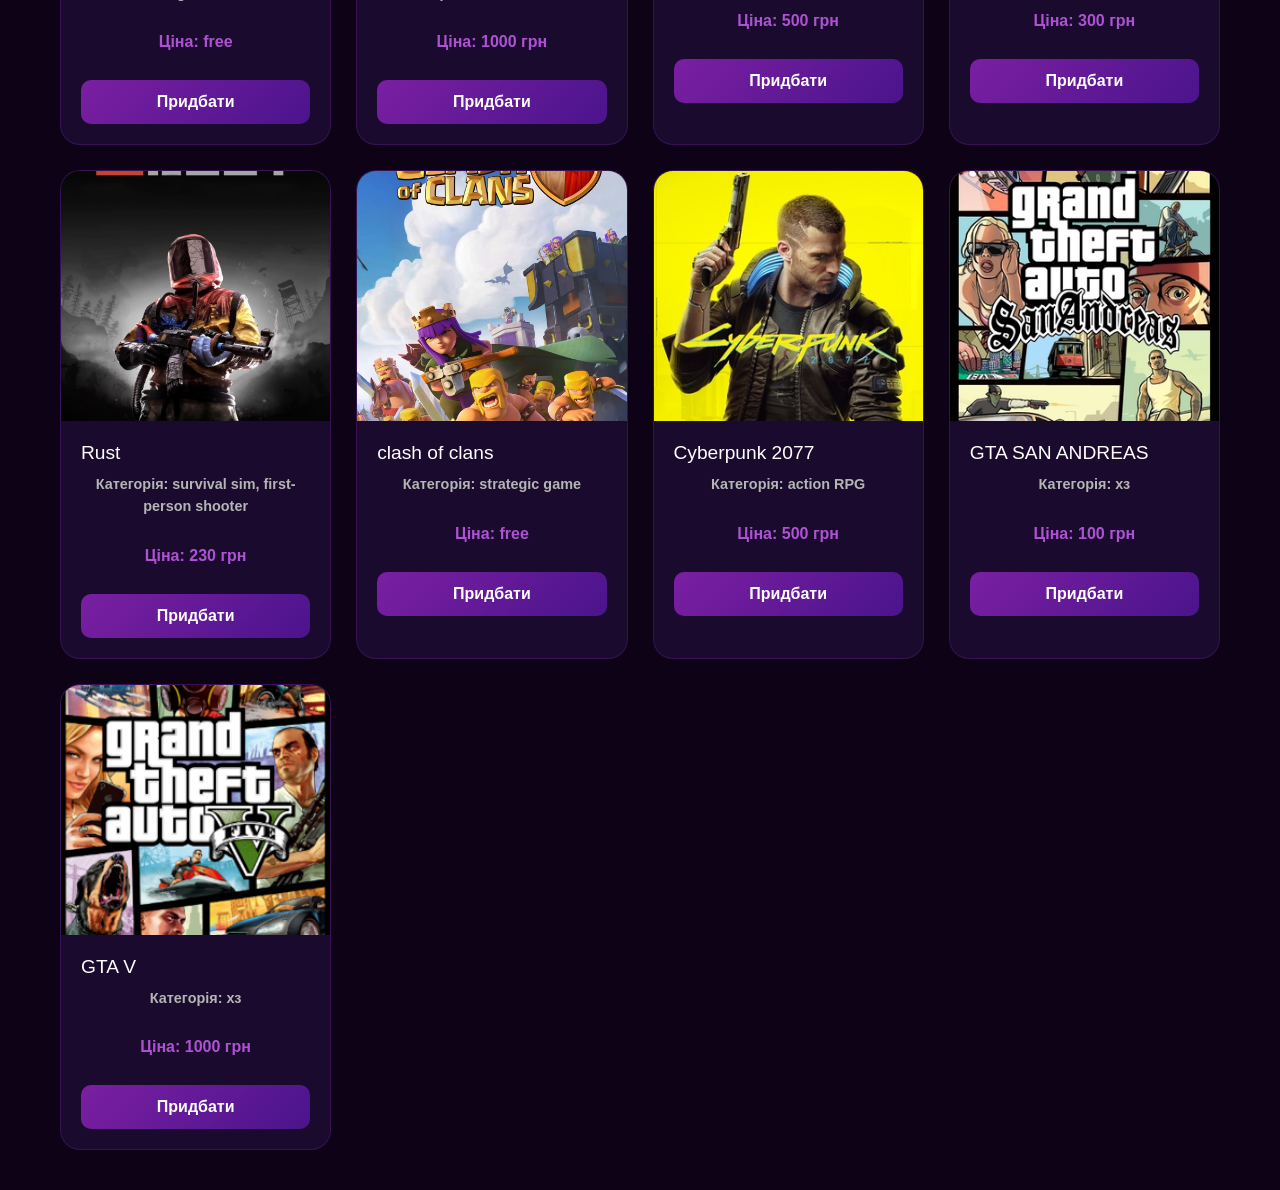
==== commit 9d00b525: "Merge branch 'main' of https://github.com/projectohost/PseudoSteam" ====
--- a/catalog.html
+++ b/catalog.html
@@ -1,71 +1,93 @@
 <!DOCTYPE html>
 <html lang="en">
+
 <head>
-    <meta charset="UTF-8">
-    <meta name="viewport" content="width=device-width, initial-scale=1.0">
-    <title>Document</title>
-    <link href="https://cdn.jsdelivr.net/npm/bootstrap@5.3.8/dist/css/bootstrap.min.css" rel="stylesheet" integrity="sha384-sRIl4kxILFvY47J16cr9ZwB07vP4J8+LH7qKQnuqkuIAvNWLzeN8tE5YBujZqJLB" crossorigin="anonymous">
-    <link rel="stylesheet" href="./suport.css">
-    <link rel="stylesheet" href="./catalog.css">
-    
+  <meta charset="UTF-8">
+  <meta name="viewport" content="width=device-width, initial-scale=1.0">
+  <title>Document</title>
+  <link href="https://cdn.jsdelivr.net/npm/bootstrap@5.3.8/dist/css/bootstrap.min.css" rel="stylesheet"
+    integrity="sha384-sRIl4kxILFvY47J16cr9ZwB07vP4J8+LH7qKQnuqkuIAvNWLzeN8tE5YBujZqJLB" crossorigin="anonymous">
+  <link rel="stylesheet" href="./suport.css">
+  <link rel="stylesheet" href="./catalog.css">
+
 <body>
-    
-     <nav class="navbar">
 
-        <div class="logo-area">
+  <nav class="navbar">
 
-            Flux Shop
+    <div class="logo-area">
 
-        </div>
+      Flux Shop
 
-        <ul class="nav-links">
+    </div>
 
-            <li><a href="./index.html">Головна</a></li>
+    <ul class="nav-links">
+      
+      <li><a href="./index.html">Головна</a></li> 
+      <li><a href="./catalog.html">Магазин</a></li>
 
-            <li><a href="./catalog.html">Магазн</a></li>
 
-            <li><a href="./suport.html">Підтримка</a></li>
+      <li><a href="./suport.html">Підтримка</a></li>
+      <li class="corzuna-link"><a href="./corzuna.html"><svg xmlns="http://www.w3.org/2000/svg" width="20" height="20" fill="currentColor"
+            class="bi bi-basket2-fill" viewBox="0 0 16 16">
+            <path
+              d="M5.929 1.757a.5.5 0 1 0-.858-.514L2.217 6H.5a.5.5 0 0 0-.5.5v1a.5.5 0 0 0 .5.5h.623l1.844 6.456A.75.75 0 0 0 3.69 15h8.622a.75.75 0 0 0 .722-.544L14.877 8h.623a.5.5 0 0 0 .5-.5v-1a.5.5 0 0 0-.5-.5h-1.717L10.93 1.243a.5.5 0 1 0-.858.514L12.617 6H3.383zM4 10a1 1 0 0 1 2 0v2a1 1 0 1 1-2 0zm3 0a1 1 0 0 1 2 0v2a1 1 0 1 1-2 0zm4-1a1 1 0 0 1 1 1v2a1 1 0 1 1-2 0v-2a1 1 0 0 1 1-1" />
+          </svg></a></li>
 
-        </ul>
+    </ul>
 
-    </nav>
+    <div class="carts">
 
-    <div id="carouselExampleIndicators" class="carousel slide">
-  <div class="carousel-indicators">
-    <button type="button" data-bs-target="#carouselExampleIndicators" data-bs-slide-to="0" class="active" aria-current="true" aria-label="Slide 1"></button>
-    <button type="button" data-bs-target="#carouselExampleIndicators" data-bs-slide-to="1" aria-label="Slide 2"></button>
-    <button type="button" data-bs-target="#carouselExampleIndicators" data-bs-slide-to="2" aria-label="Slide 3"></button>
+
+      
+    </div>
+
+  </nav>
+
+  <div id="carouselExampleIndicators" class="carousel slide">
+    <div class="carousel-indicators">
+      <button type="button" data-bs-target="#carouselExampleIndicators" data-bs-slide-to="0" class="active"
+        aria-current="true" aria-label="Slide 1"></button>
+      <button type="button" data-bs-target="#carouselExampleIndicators" data-bs-slide-to="1"
+        aria-label="Slide 2"></button>
+      <button type="button" data-bs-target="#carouselExampleIndicators" data-bs-slide-to="2"
+        aria-label="Slide 3"></button>
+    </div>
+    <div class="carousel-inner">
+      <div class="carousel-item active">
+        <img src="./images/EGS_Cyberpunk2077_CDPROJEKTRED_S1_03_2560x1440-359e77d3cd0a40aebf3bbc130d14c5c7.jpg"
+          class="d-block w-100" alt="...">
+      </div>
+      <div class="carousel-item">
+        <img src="./images/hq720.jpg" class="d-block w-100" alt="...">
+      </div>
+      <div class="carousel-item">
+        <img src="./images/EGS_STALKER2HeartofChornobyl_GSCGameWorld_S1_2560x1440-62f2f7def1bae0e3255e49fc7177adaf.jfif"
+          class="d-block w-100" alt="...">
+      </div>
+    </div>
+    <button class="carousel-control-prev" type="button" data-bs-target="#carouselExampleIndicators"
+      data-bs-slide="prev">
+      <span class="carousel-control-prev-icon viber" aria-hidden="true"></span>
+      <span class="visually-hidden">Previous</span>
+    </button>
+    <button class="carousel-control-next" type="button" data-bs-target="#carouselExampleIndicators"
+      data-bs-slide="next">
+      <span class="carousel-control-next-icon viber" aria-hidden="true"></span>
+      <span class="visually-hidden">Next</span>
+    </button>
   </div>
-  <div class="carousel-inner">
-    <div class="carousel-item active">
-      <img src="./images/S.T.A.L.K.E.R._2.jpg" class="d-block w-100" alt="...">
+
+  <main>
+    <div class="catalog">
+
     </div>
-    <div class="carousel-item">
-      <img src="./images/Cyberpunk_2077_box_art.jpg" class="d-block w-100" alt="...">
-    </div>
-    <div class="carousel-item">
-      <img src="./images/Grand_Theft_Auto_V.png" class="d-block w-100" alt="...">
-    </div>
-  </div>
-  <button class="carousel-control-prev" type="button" data-bs-target="#carouselExampleIndicators" data-bs-slide="prev">
-    <span class="carousel-control-prev-icon" aria-hidden="true"></span>
-    <span class="visually-hidden">Previous</span>
-  </button>
-  <button class="carousel-control-next" type="button" data-bs-target="#carouselExampleIndicators" data-bs-slide="next">
-    <span class="carousel-control-next-icon" aria-hidden="true"></span>
-    <span class="visually-hidden">Next</span>
-  </button>
-</div>
-    
-    <main>
-        <div class="catalog">
-            
-        </div>
-    </main>
-    
+  </main>
 
-    <script src="./catalog.js"></script>
-    
+
+  <script src="./catalog.js"></script>
+
 </body>
-<script src="https://cdn.jsdelivr.net/npm/bootstrap@5.3.8/dist/js/bootstrap.bundle.min.js" integrity="sha384-FKyoEForCGlyvwx9Hj09JcYn3nv7wiPVlz7YYwJrWVcXK/BmnVDxM+D2scQbITxI" crossorigin="anonymous"></script>
-</html>
+<script src="https://cdn.jsdelivr.net/npm/bootstrap@5.3.8/dist/js/bootstrap.bundle.min.js"
+  integrity="sha384-FKyoEForCGlyvwx9Hj09JcYn3nv7wiPVlz7YYwJrWVcXK/BmnVDxM+D2scQbITxI" crossorigin="anonymous"></script>
+
+</html>
--- a/catalog.css
+++ b/catalog.css
@@ -110,8 +110,13 @@
     .catalog { grid-template-columns: 1fr; }
     .game-card:first-child { grid-column: span 1; flex-direction: column; height: auto; }
 }
+
 .logo {
     font-size: 28px;
     font-weight: bold;
     color: #c084fc;
+}
+
+.viber {
+    background-size: 200% 200%;
 }
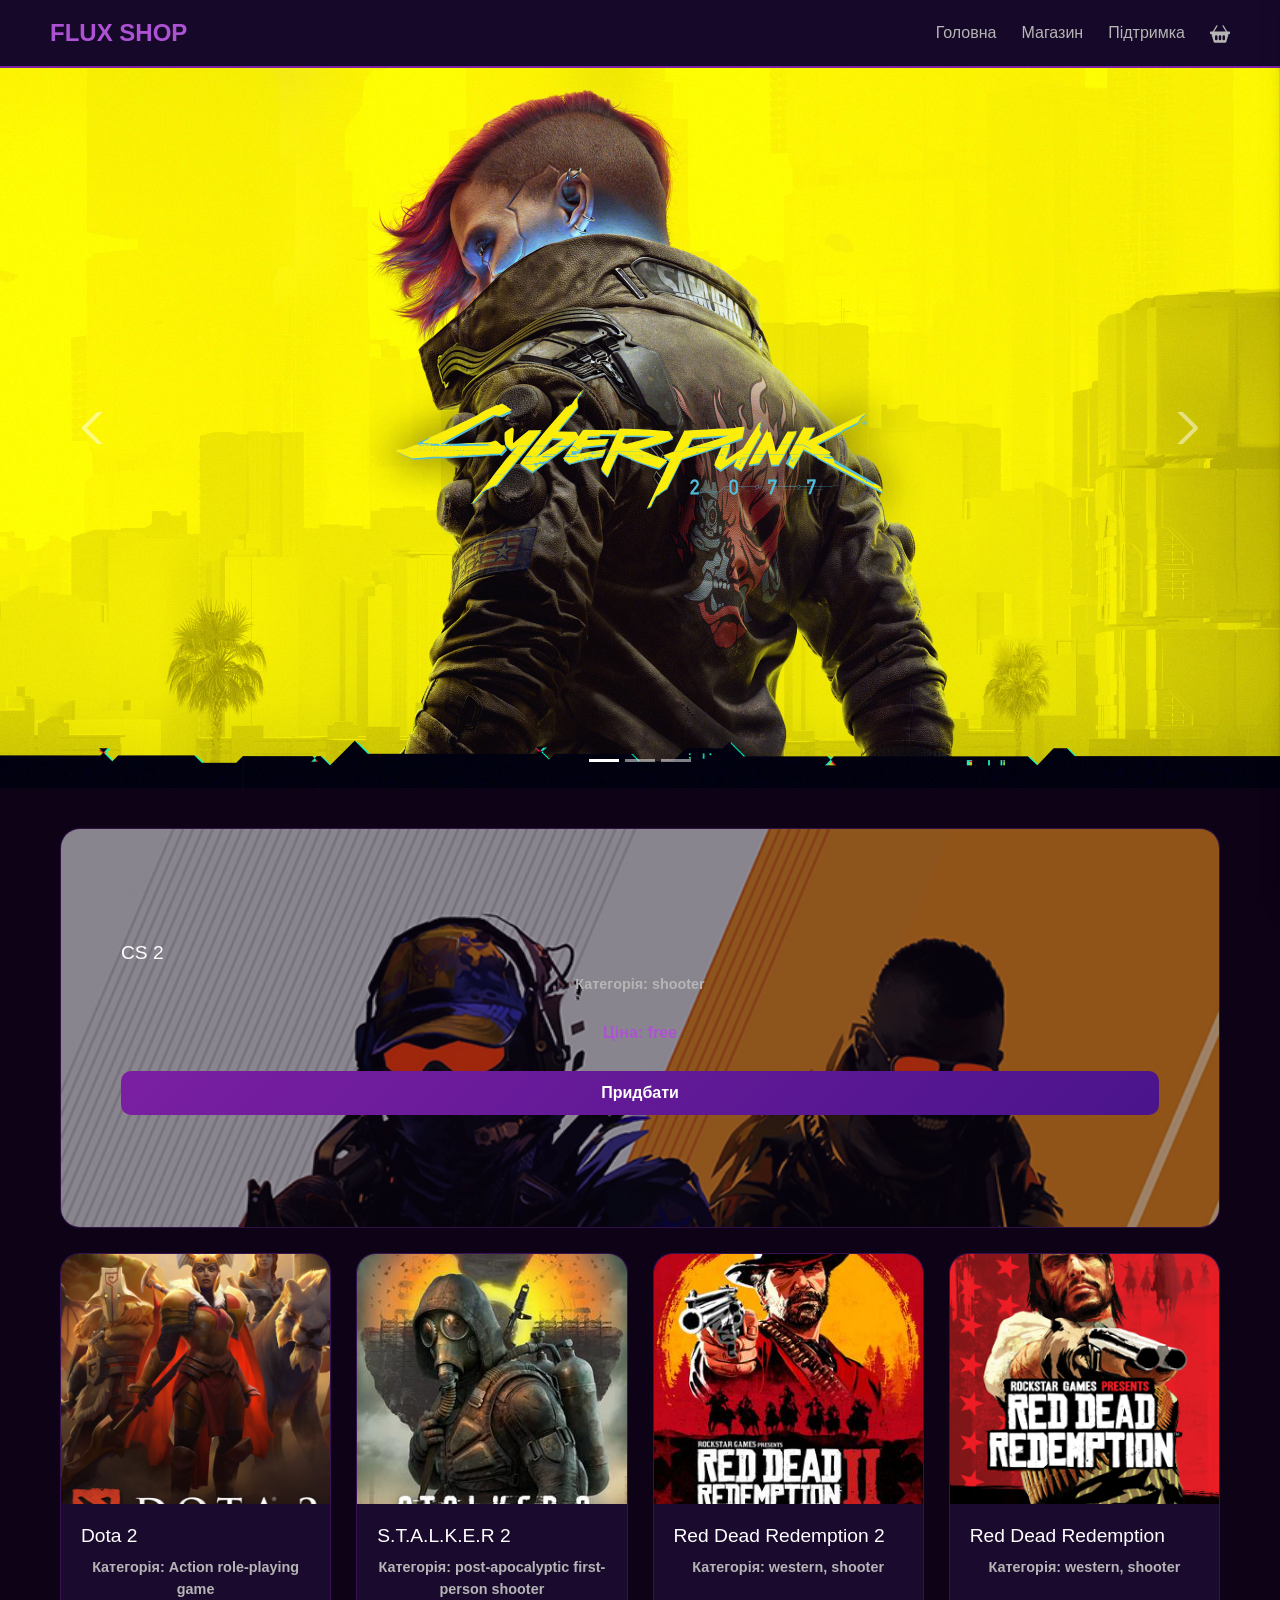
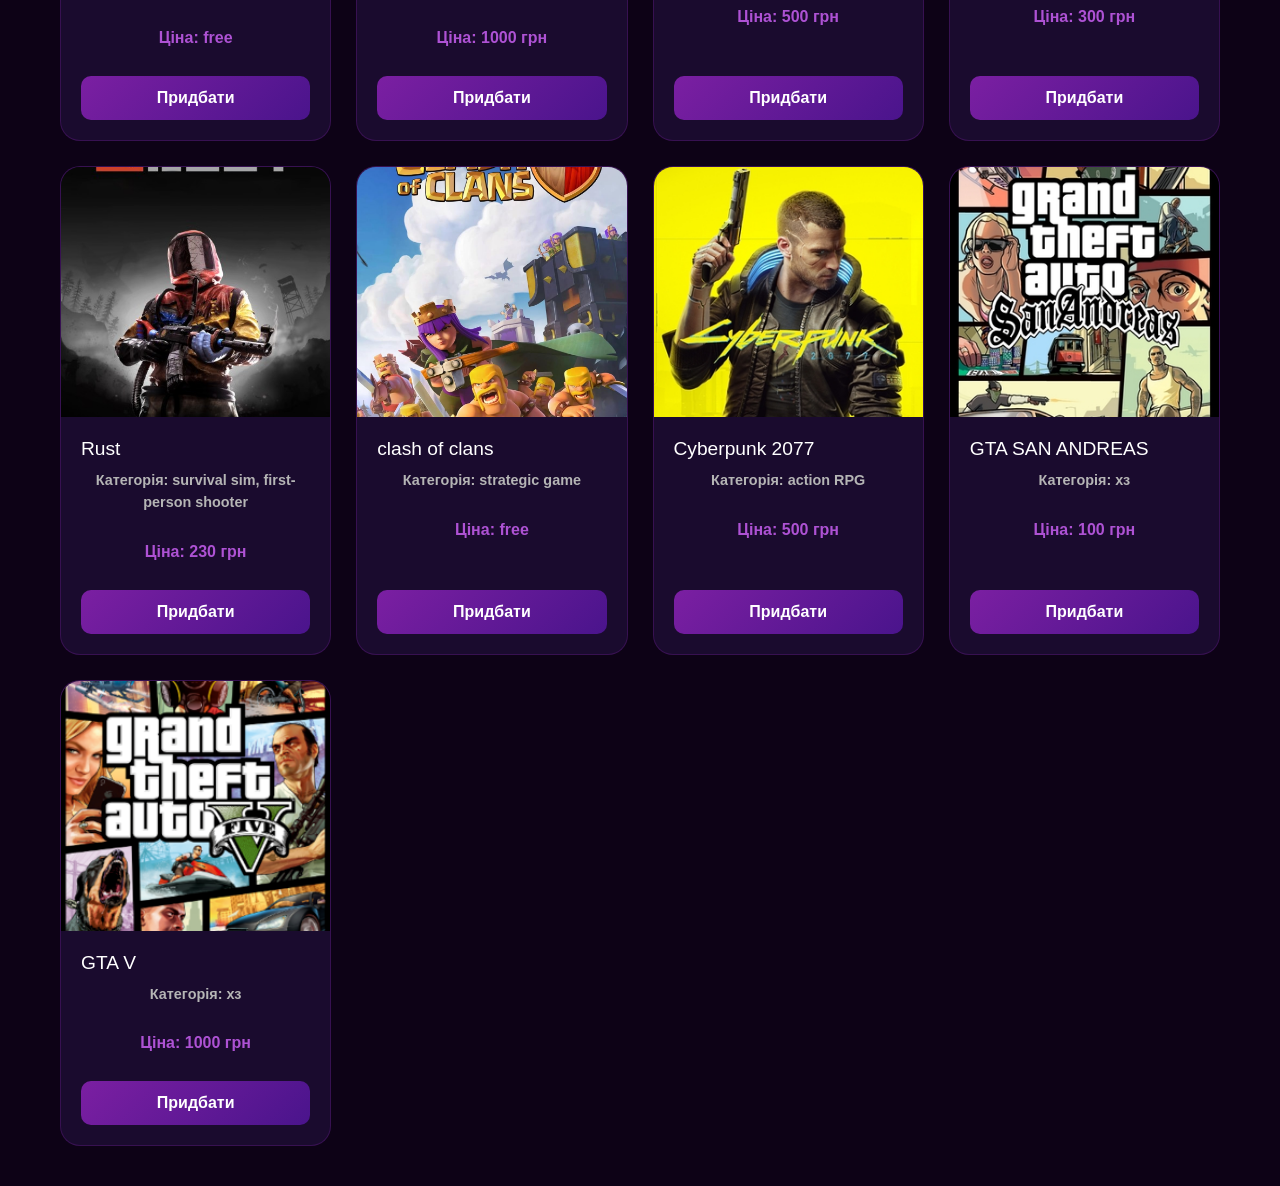
==== commit 3245f655: "catalog 1.5" ====
--- a/catalog.html
+++ b/catalog.html
@@ -9,38 +9,27 @@
     integrity="sha384-sRIl4kxILFvY47J16cr9ZwB07vP4J8+LH7qKQnuqkuIAvNWLzeN8tE5YBujZqJLB" crossorigin="anonymous">
   <link rel="stylesheet" href="./suport.css">
   <link rel="stylesheet" href="./catalog.css">
+</head>
 
 <body>
 
-  <nav class="navbar">
-
+  <nav class="catalog-navbar">
     <div class="logo-area">
-
       Flux Shop
-
     </div>
-
     <ul class="nav-links">
-      
       <li><a href="./index.html">Головна</a></li> 
       <li><a href="./catalog.html">Магазин</a></li>
-
-
       <li><a href="./suport.html">Підтримка</a></li>
-      <li class="corzuna-link"><a href="./corzuna.html"><svg xmlns="http://www.w3.org/2000/svg" width="20" height="20" fill="currentColor"
+      <li class="corzuna-link">
+        <a href="./corzuna.html">
+          <svg xmlns="http://www.w3.org/2000/svg" width="20" height="20" fill="currentColor"
             class="bi bi-basket2-fill" viewBox="0 0 16 16">
-            <path
-              d="M5.929 1.757a.5.5 0 1 0-.858-.514L2.217 6H.5a.5.5 0 0 0-.5.5v1a.5.5 0 0 0 .5.5h.623l1.844 6.456A.75.75 0 0 0 3.69 15h8.622a.75.75 0 0 0 .722-.544L14.877 8h.623a.5.5 0 0 0 .5-.5v-1a.5.5 0 0 0-.5-.5h-1.717L10.93 1.243a.5.5 0 1 0-.858.514L12.617 6H3.383zM4 10a1 1 0 0 1 2 0v2a1 1 0 1 1-2 0zm3 0a1 1 0 0 1 2 0v2a1 1 0 1 1-2 0zm4-1a1 1 0 0 1 1 1v2a1 1 0 1 1-2 0v-2a1 1 0 0 1 1-1" />
-          </svg></a></li>
-
+            <path d="M5.929 1.757a.5.5 0 1 0-.858-.514L2.217 6H.5a.5.5 0 0 0-.5.5v1a.5.5 0 0 0 .5.5h.623l1.844 6.456A.75.75 0 0 0 3.69 15h8.622a.75.75 0 0 0 .722-.544L14.877 8h.623a.5.5 0 0 0 .5-.5v-1a.5.5 0 0 0-.5-.5h-1.717L10.93 1.243a.5.5 0 1 0-.858.514L12.617 6H3.383zM4 10a1 1 0 0 1 2 0v2a1 1 0 1 1-2 0zm3 0a1 1 0 0 1 2 0v2a1 1 0 1 1-2 0zm4-1a1 1 0 0 1 1 1v2a1 1 0 1 1-2 0v-2a1 1 0 0 1 1-1" />
+          </svg>
+        </a>
+      </li>
     </ul>
-
-    <div class="carts">
-
-
-      
-    </div>
-
   </nav>
 
   <div id="carouselExampleIndicators" class="carousel slide">
@@ -78,16 +67,23 @@
   </div>
 
   <main>
-    <div class="catalog">
-
-    </div>
+    <div class="catalog"></div>
   </main>
 
+  <div id="cart-sidebar" class="cart-sidebar">
+    <div class="cart-header">
+      <h2>Кошик</h2>
+      <button id="close-cart-btn" class="close-btn">&times;</button>
+    </div>
+    <div class="cart-items"></div>
+    <div class="cart-footer">
+      <div class="cart-total">Всього: <span id="cart-total-price">0</span> грн</div>
+      <button class="buy-btn checkout-btn">Оформити замовлення</button>
+    </div>
+  </div>
 
   <script src="./catalog.js"></script>
-
+  <script src="https://cdn.jsdelivr.net/npm/bootstrap@5.3.8/dist/js/bootstrap.bundle.min.js"
+    integrity="sha384-FKyoEForCGlyvwx9Hj09JcYn3nv7wiPVlz7YYwJrWVcXK/BmnVDxM+D2scQbITxI" crossorigin="anonymous"></script>
 </body>
-<script src="https://cdn.jsdelivr.net/npm/bootstrap@5.3.8/dist/js/bootstrap.bundle.min.js"
-  integrity="sha384-FKyoEForCGlyvwx9Hj09JcYn3nv7wiPVlz7YYwJrWVcXK/BmnVDxM+D2scQbITxI" crossorigin="anonymous"></script>
-
 </html>
--- a/catalog.css
+++ b/catalog.css
@@ -1,17 +1,16 @@
-/* Основний контейнер каталогу */
+/* --- ОСНОВНИЙ КОНТЕЙНЕР КАТАЛОГУ --- */
 .catalog {
     max-width: 1200px;
     margin: 40px auto;
     padding: 0 20px;
     display: grid;
-    /* Створюємо 4 стовпці для стандартних карток */
     grid-template-columns: repeat(4, 1fr); 
     gap: 25px;
 }
 
 /* Стиль для ПЕРШОЇ картки (Банер як на фото) */
 .game-card:first-child {
-    grid-column: span 4; /* Розтягуємо на всі 4 стовпці */
+    grid-column: span 4;
     display: flex;
     flex-direction: row;
     height: 400px;
@@ -28,7 +27,7 @@
     left: 0;
     z-index: 1;
     object-fit: cover;
-    opacity: 0.6; /* Робимо фон темнішим для тексту */
+    opacity: 0.6;
 }
 
 .game-card:first-child .game-info {
@@ -65,6 +64,7 @@
     display: flex;
     flex-direction: column;
     gap: 10px;
+    flex-grow: 1; /* Рівняє кнопки по низу */
 }
 
 .game-title {
@@ -93,6 +93,7 @@
     cursor: pointer;
     font-weight: bold;
     transition: 0.3s;
+    margin-top: auto; /* Магія Flexbox */
 }
 
 .buy-btn:hover {
@@ -119,4 +120,167 @@
 
 .viber {
     background-size: 200% 200%;
+}
+
+
+/* --- ТОЧНА НАВІГАЦІЯ ЯК В INDEX (Примусова) --- */
+.catalog-navbar {
+    display: flex !important;
+    justify-content: space-between !important;
+    align-items: center !important;
+    padding: 15px 50px !important;
+    background-color: rgba(26, 11, 46, 0.8) !important;
+    backdrop-filter: blur(10px) !important;
+    border-bottom: 2px solid var(--main-purple) !important;
+    position: sticky !important;
+    top: 0 !important;
+    z-index: 1000 !important;
+    width: 100% !important;
+}
+
+.catalog-navbar .logo-area {
+    font-size: 24px !important;
+    font-weight: bold !important;
+    color: var(--light-purple) !important;
+    text-transform: uppercase !important;
+}
+
+.catalog-navbar .nav-links {
+    display: flex !important;
+    list-style: none !important;
+    gap: 25px !important;
+    margin: 0 !important;
+    padding: 0 !important;
+}
+
+.catalog-navbar .nav-links li {
+    list-style: none !important;
+}
+
+.catalog-navbar .nav-links a {
+    text-decoration: none !important;
+    color: var(--text-gray) !important;
+    transition: 0.3s !important;
+}
+
+.catalog-navbar .nav-links a:hover {
+    color: var(--light-purple) !important;
+}
+
+
+/* --- ПАНЕЛЬ КОШИКА (ВИСУВНА) --- */
+.cart-sidebar {
+    position: fixed;
+    top: 0;
+    right: -400px;
+    width: 380px;
+    height: 100vh;
+    background-color: var(--card-bg);
+    border-left: 2px solid var(--main-purple);
+    box-shadow: -5px 0 25px rgba(0, 0, 0, 0.5);
+    z-index: 2000;
+    display: flex;
+    flex-direction: column;
+    transition: right 0.4s ease;
+}
+
+.cart-sidebar.open {
+    right: 0;
+}
+
+.cart-header {
+    padding: 20px;
+    display: flex;
+    justify-content: space-between;
+    align-items: center;
+    border-bottom: 1px solid rgba(123, 31, 162, 0.3);
+}
+
+.cart-header h2 {
+    font-size: 1.5rem;
+    margin: 0;
+    color: #fff;
+}
+
+.close-btn {
+    background: none;
+    border: none;
+    color: var(--text-gray);
+    font-size: 2rem;
+    cursor: pointer;
+    transition: 0.3s;
+}
+
+.close-btn:hover {
+    color: var(--light-purple);
+}
+
+.cart-items {
+    flex: 1;
+    overflow-y: auto;
+    padding: 20px;
+    display: flex;
+    flex-direction: column;
+    gap: 15px;
+}
+
+.cart-item {
+    display: flex;
+    align-items: center;
+    gap: 15px;
+    background: rgba(255, 255, 255, 0.02);
+    padding: 10px;
+    border-radius: 10px;
+    border: 1px solid rgba(123, 31, 162, 0.1);
+}
+
+.cart-item-img {
+    width: 60px;
+    height: 60px;
+    object-fit: cover;
+    border-radius: 8px;
+}
+
+.cart-item-info {
+    flex: 1;
+}
+
+.cart-item-title {
+    font-size: 1rem;
+    margin: 0 0 5px 0;
+    color: #fff;
+}
+
+.cart-item-price {
+    font-size: 0.9rem;
+    color: var(--light-purple);
+    margin: 0;
+}
+
+.remove-item-btn {
+    background: none;
+    border: none;
+    color: #ff4757;
+    cursor: pointer;
+    font-size: 0.9rem;
+}
+
+.cart-footer {
+    padding: 20px;
+    border-top: 1px solid rgba(123, 31, 162, 0.3);
+    background: rgba(0, 0, 0, 0.2);
+}
+
+.cart-total {
+    font-size: 1.2rem;
+    font-weight: bold;
+    margin-bottom: 15px;
+}
+
+.checkout-btn {
+    width: 100%;
+}
+
+@media (max-width: 400px) {
+    .cart-sidebar { width: 100%; right: -100%; }
 }
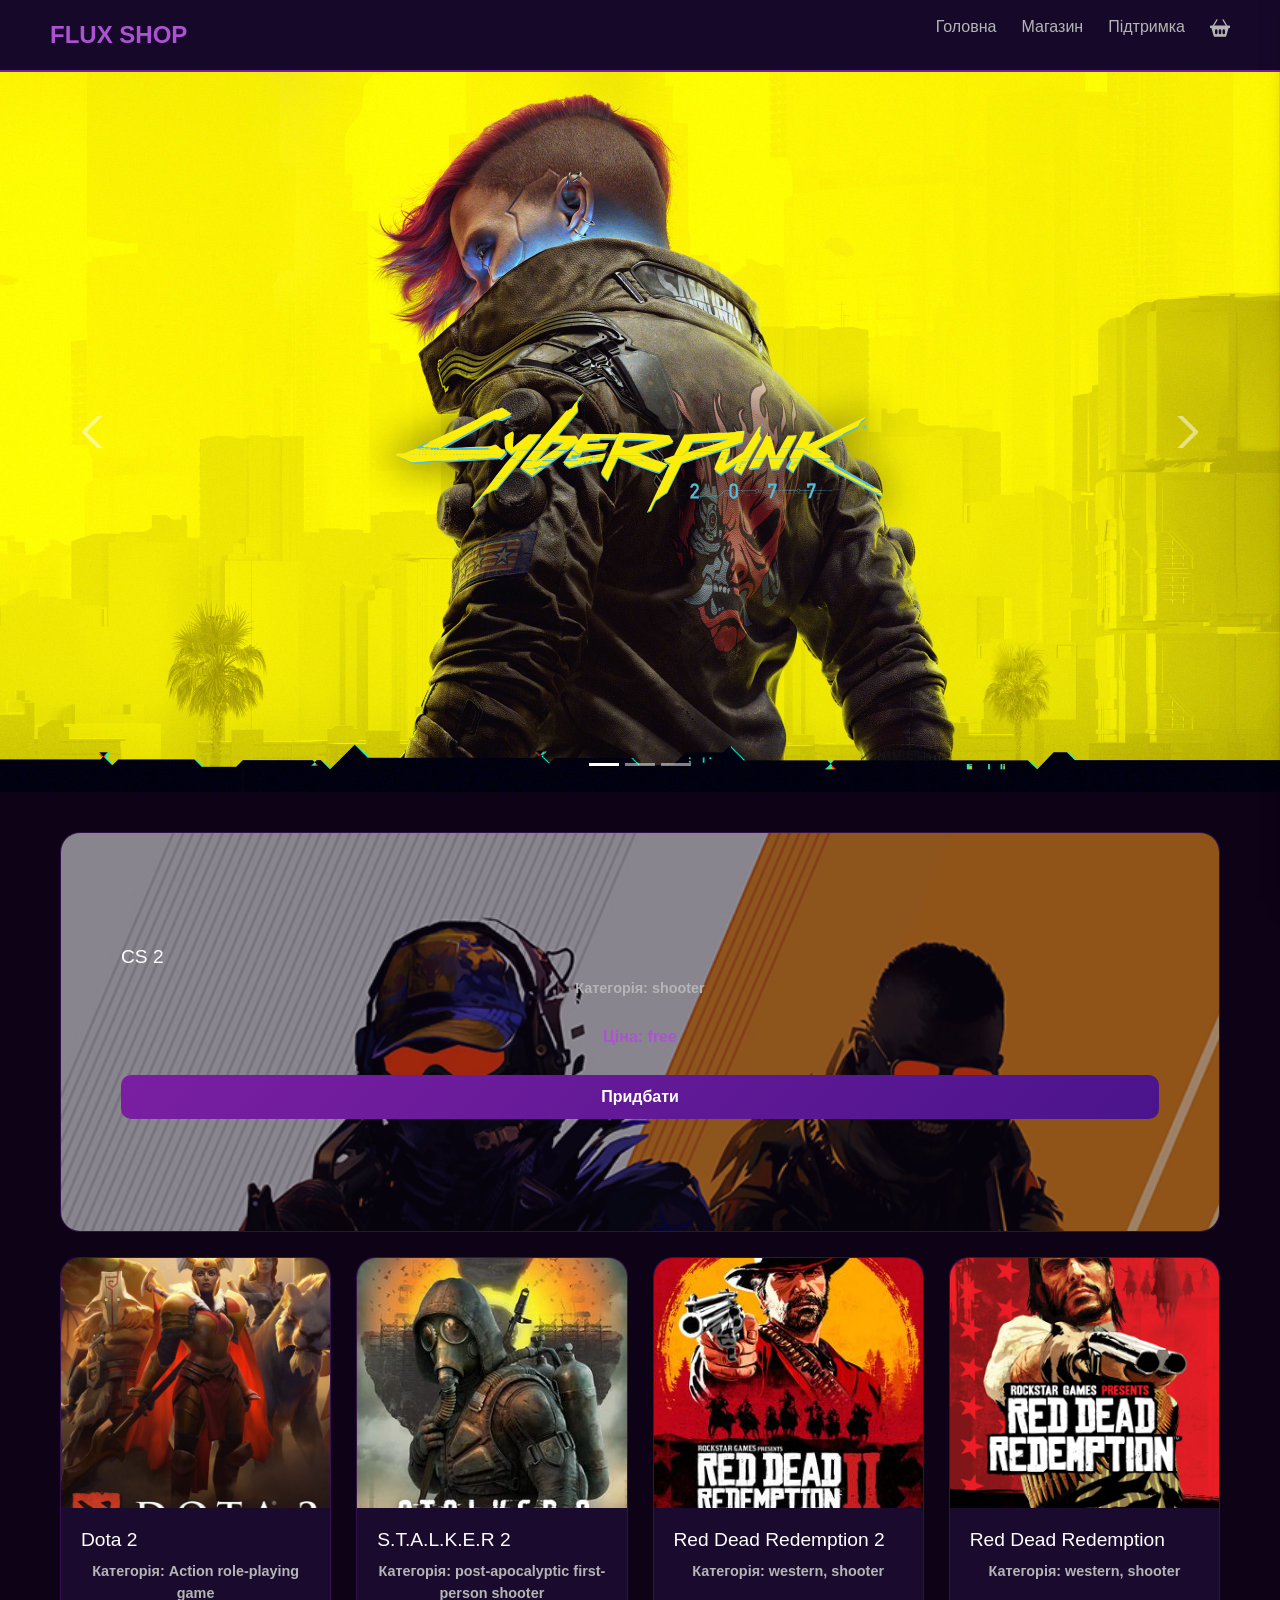
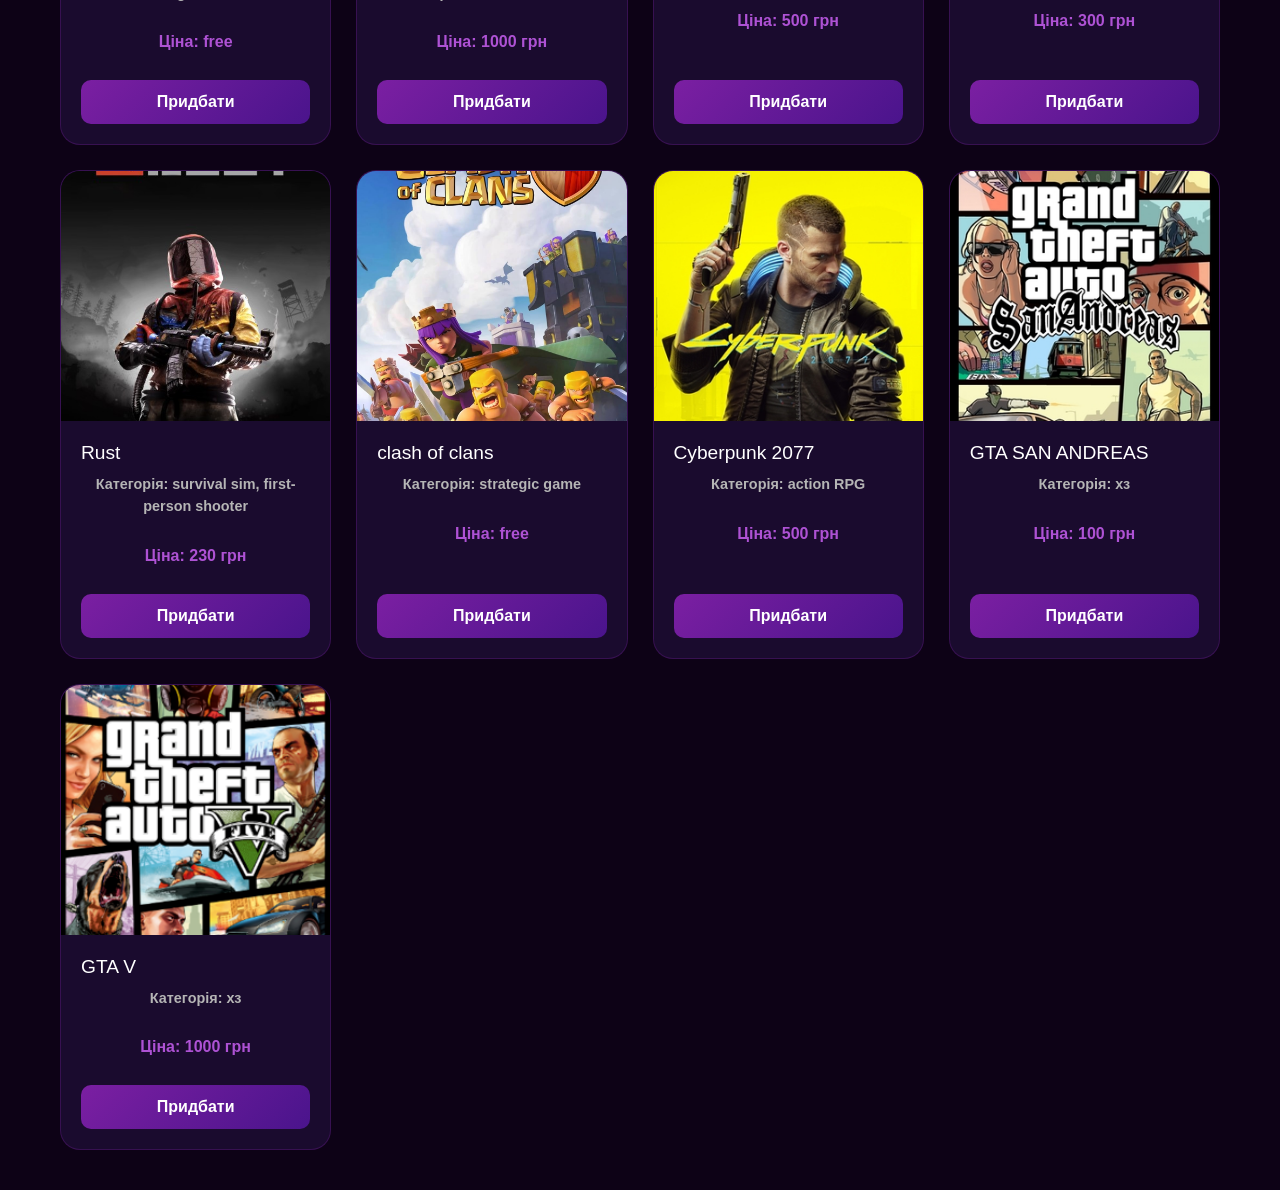
==== commit f9a306eb: "catalog 1.6" ====
--- a/catalog.html
+++ b/catalog.html
@@ -13,23 +13,26 @@
 
 <body>
 
-  <nav class="catalog-navbar">
+  <nav class="navbar">
+
     <div class="logo-area">
       Flux Shop
     </div>
+
     <ul class="nav-links">
       <li><a href="./index.html">Головна</a></li> 
       <li><a href="./catalog.html">Магазин</a></li>
       <li><a href="./suport.html">Підтримка</a></li>
+      
       <li class="corzuna-link">
         <a href="./corzuna.html">
-          <svg xmlns="http://www.w3.org/2000/svg" width="20" height="20" fill="currentColor"
-            class="bi bi-basket2-fill" viewBox="0 0 16 16">
+          <svg xmlns="http://www.w3.org/2000/svg" width="20" height="20" fill="currentColor" class="bi bi-basket2-fill" viewBox="0 0 16 16">
             <path d="M5.929 1.757a.5.5 0 1 0-.858-.514L2.217 6H.5a.5.5 0 0 0-.5.5v1a.5.5 0 0 0 .5.5h.623l1.844 6.456A.75.75 0 0 0 3.69 15h8.622a.75.75 0 0 0 .722-.544L14.877 8h.623a.5.5 0 0 0 .5-.5v-1a.5.5 0 0 0-.5-.5h-1.717L10.93 1.243a.5.5 0 1 0-.858.514L12.617 6H3.383zM4 10a1 1 0 0 1 2 0v2a1 1 0 1 1-2 0zm3 0a1 1 0 0 1 2 0v2a1 1 0 1 1-2 0zm4-1a1 1 0 0 1 1 1v2a1 1 0 1 1-2 0v-2a1 1 0 0 1 1-1" />
           </svg>
         </a>
       </li>
     </ul>
+
   </nav>
 
   <div id="carouselExampleIndicators" class="carousel slide">
--- a/catalog.css
+++ b/catalog.css
@@ -93,7 +93,7 @@
     cursor: pointer;
     font-weight: bold;
     transition: 0.3s;
-    margin-top: auto; /* Магія Flexbox */
+    margin-top: auto; /* Вирівнює кнопки в один ряд */
 }
 
 .buy-btn:hover {
@@ -101,7 +101,7 @@
     box-shadow: 0 0 15px var(--main-purple);
 }
 
-/* Адаптивність для мобільних */
+/* Адаптивність */
 @media (max-width: 1024px) {
     .catalog { grid-template-columns: repeat(2, 1fr); }
     .game-card:first-child { grid-column: span 2; }
@@ -120,51 +120,6 @@
 
 .viber {
     background-size: 200% 200%;
-}
-
-
-/* --- ТОЧНА НАВІГАЦІЯ ЯК В INDEX (Примусова) --- */
-.catalog-navbar {
-    display: flex !important;
-    justify-content: space-between !important;
-    align-items: center !important;
-    padding: 15px 50px !important;
-    background-color: rgba(26, 11, 46, 0.8) !important;
-    backdrop-filter: blur(10px) !important;
-    border-bottom: 2px solid var(--main-purple) !important;
-    position: sticky !important;
-    top: 0 !important;
-    z-index: 1000 !important;
-    width: 100% !important;
-}
-
-.catalog-navbar .logo-area {
-    font-size: 24px !important;
-    font-weight: bold !important;
-    color: var(--light-purple) !important;
-    text-transform: uppercase !important;
-}
-
-.catalog-navbar .nav-links {
-    display: flex !important;
-    list-style: none !important;
-    gap: 25px !important;
-    margin: 0 !important;
-    padding: 0 !important;
-}
-
-.catalog-navbar .nav-links li {
-    list-style: none !important;
-}
-
-.catalog-navbar .nav-links a {
-    text-decoration: none !important;
-    color: var(--text-gray) !important;
-    transition: 0.3s !important;
-}
-
-.catalog-navbar .nav-links a:hover {
-    color: var(--light-purple) !important;
 }
 
 
